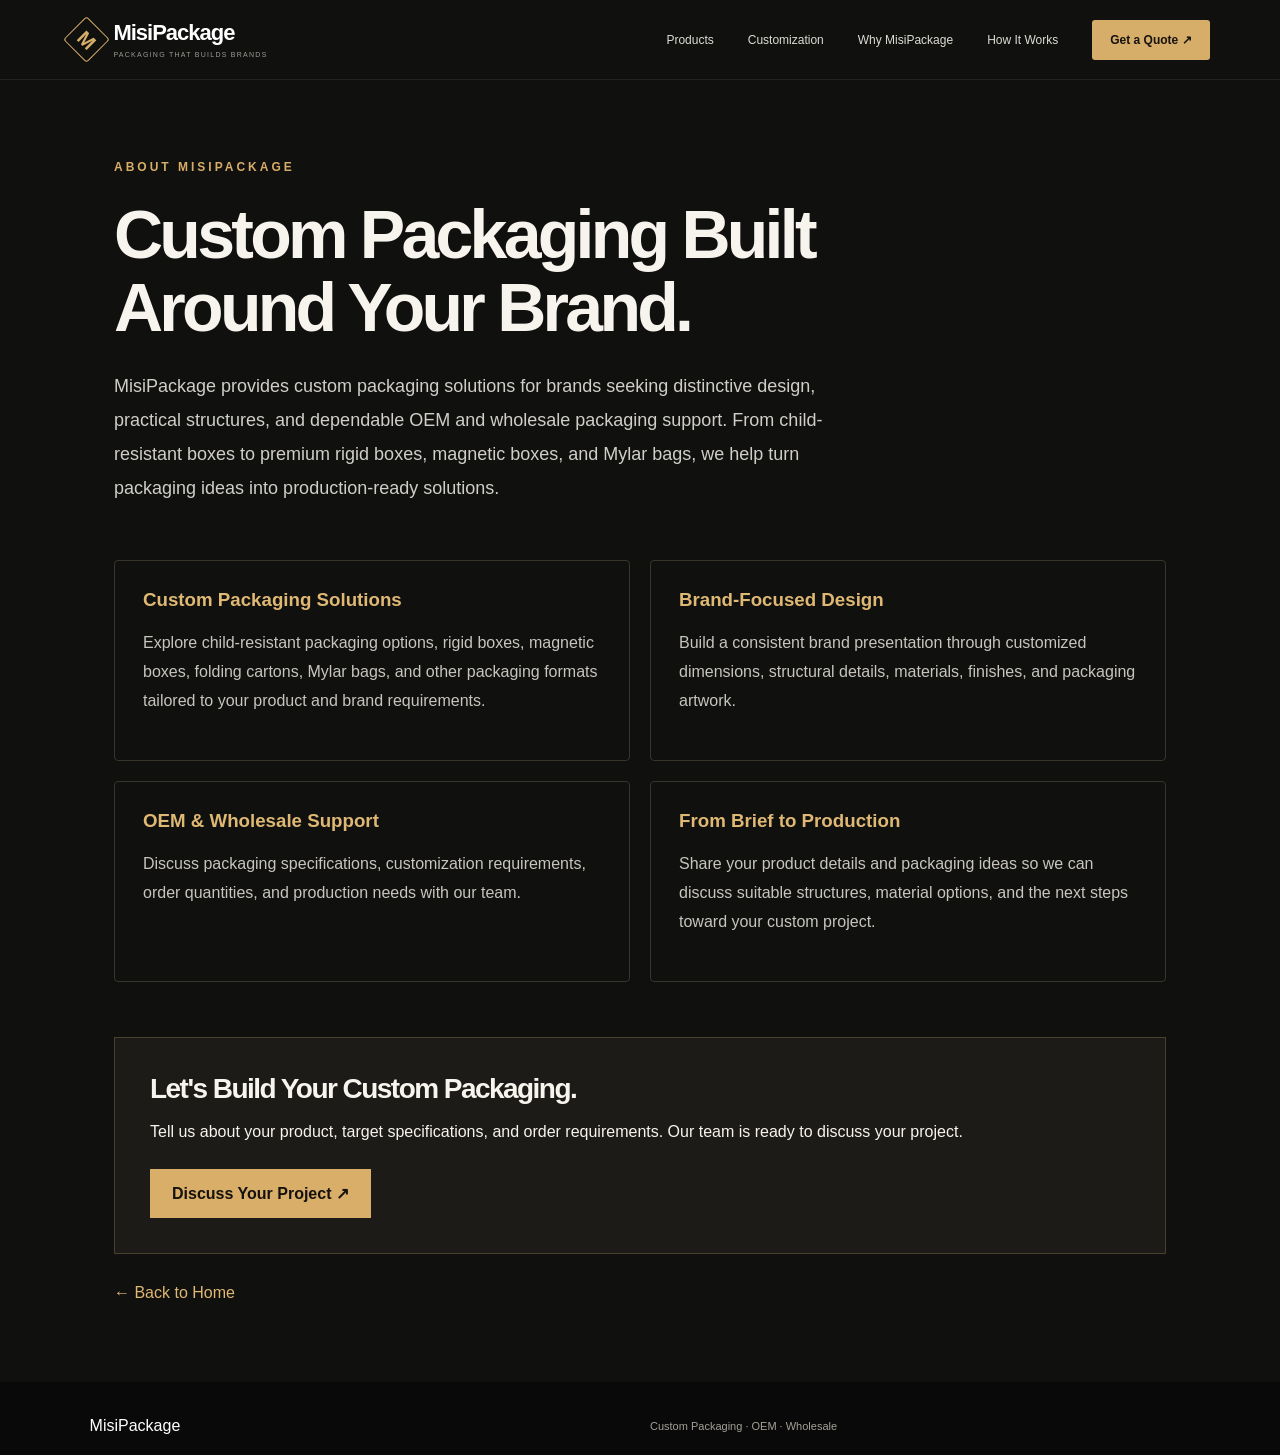
==== about/index.html @ df449226 "feat: complete website SEO and content optimization phases 1-5C" ====
<!DOCTYPE html>
<html lang="en">
<head>
  <meta charset="UTF-8">
  <meta name="viewport" content="width=device-width, initial-scale=1">
  <title>About MisiPackage | Custom Vape Packaging Supplier</title>
  <meta name="description" content="Learn about MisiPackage, a custom packaging supplier offering child-resistant boxes, rigid boxes, magnetic boxes, Mylar bags, and OEM and wholesale packaging solutions.">
  <link rel="canonical" href="https://www.misipackage.com/about/">
  <meta property="og:type" content="website">
  <meta property="og:title" content="About MisiPackage | Custom Vape Packaging Supplier">
  <meta property="og:description" content="Learn about MisiPackage, a custom packaging supplier offering child-resistant boxes, rigid boxes, magnetic boxes, Mylar bags, and OEM and wholesale packaging solutions.">
  <meta property="og:url" content="https://www.misipackage.com/about/">
  <meta property="og:site_name" content="MisiPackage">
  <meta property="og:locale" content="en_US">
  <meta property="og:image" content="https://www.misipackage.com/assets/misipackage-home-hero-1024.webp">
  <meta property="og:image:type" content="image/webp">
  <meta property="og:image:width" content="1024">
  <meta property="og:image:height" content="768">
  <meta property="og:image:alt" content="Illustrative collection of branded packaging boxes, tubes and pouches">
  <link rel="icon" href="/favicon.svg" type="image/svg+xml">
  <link rel="stylesheet" href="../styles.css">
  <style>
    .about-page {
      background: #10100f;
      color: #f7f4ee;
      min-height: 80vh;
    }
    .about-wrap {
      max-width: 1100px;
      margin: auto;
      padding: 80px 24px;
    }
    .about-eyebrow {
      color: #d8ad68;
      letter-spacing: 3px;
      font-size: 12px;
      font-weight: 700;
      text-transform: uppercase;
    }
    .about-wrap h1 {
      max-width: 850px;
      font-size: clamp(38px, 6vw, 68px);
      line-height: 1.08;
      margin: 24px 0;
    }
    .about-wrap h2 {
      font-size: 28px;
      margin: 0 0 18px;
    }
    .about-intro {
      max-width: 760px;
      font-size: 18px;
      line-height: 1.9;
      color: #d0cec8;
    }
    .about-grid {
      display: grid;
      grid-template-columns: repeat(2, minmax(0, 1fr));
      gap: 20px;
      margin-top: 54px;
    }
    .about-card {
      border: 1px solid #39352d;
      padding: 28px;
      border-radius: 4px;
    }
    .about-card h2 {
      font-family: inherit;
      font-size: 1.17em;
      font-weight: 700;
      line-height: normal;
      letter-spacing: normal;
      color: #dfb873;
      margin: 0 0 1em;
    }
    .about-card p {
      color: #c8c5be;
      line-height: 1.8;
    }
    .about-cta {
      margin-top: 55px;
      padding: 35px;
      background: #1d1b17;
      border: 1px solid #4a4030;
    }
    .about-cta a {
      display: inline-block;
      margin-top: 12px;
      padding: 15px 22px;
      background: #d9ae69;
      color: #15120d;
      text-decoration: none;
      font-weight: 700;
    }
    .about-home {
      display: inline-block;
      margin-top: 30px;
      color: #dfb873;
    }
    @media (max-width: 640px) {
      .about-wrap { padding: 50px 20px; }
      .about-grid { grid-template-columns: 1fr; }
      .about-card { padding: 22px; }
    }
  </style>
<!-- Google tag (gtag.js) -->
<script async src="https://www.googletagmanager.com/gtag/js?id=G-F40V4904KE"></script>
<script>
  window.dataLayer = window.dataLayer || [];
  function gtag(){dataLayer.push(arguments);}
  gtag('js', new Date());
  gtag('config', 'G-F40V4904KE');
</script>
</head>
<body>
  <header class="site-header">
    <a class="brand" href="/" aria-label="MisiPackage home">
      <span class="brand-mark">M</span>
      <span>MisiPackage<small>PACKAGING THAT BUILDS BRANDS</small></span>
    </a>
    <button class="menu-toggle" aria-label="Toggle navigation" aria-expanded="false">☰</button>
    <nav class="nav-links" aria-label="Main navigation">
      <a href="/#products">Products</a>
      <a href="/#customization">Customization</a>
      <a href="/#why-us">Why MisiPackage</a>
      <a href="/#process">How It Works</a>
      <a class="nav-quote" href="https://wa.me/8615919957110?text=Hello%20Misipackage%2C%20I%20just%20viewed%20your%20website%20and%20would%20like%20to%20discuss%20a%20custom%20project.%20Can%20we%20chat%3F">Get a Quote ↗</a>
    </nav>
  </header>

  <main class="about-page">
    <section class="about-wrap">
      <p class="about-eyebrow">ABOUT MISIPACKAGE</p>
      <h1>Custom Packaging Built Around Your Brand.</h1>
      <p class="about-intro">
        MisiPackage provides custom packaging solutions for brands seeking
        distinctive design, practical structures, and dependable OEM and
        wholesale packaging support. From child-resistant boxes to premium
        rigid boxes, magnetic boxes, and Mylar bags, we help turn packaging
        ideas into production-ready solutions.
      </p>

      <div class="about-grid">
        <article class="about-card">
          <h2>Custom Packaging Solutions</h2>
          <p>
            Explore child-resistant packaging options, rigid boxes, magnetic
            boxes, folding cartons, Mylar bags, and other packaging formats
            tailored to your product and brand requirements.
          </p>
        </article>
        <article class="about-card">
          <h2>Brand-Focused Design</h2>
          <p>
            Build a consistent brand presentation through customized
            dimensions, structural details, materials, finishes, and
            packaging artwork.
          </p>
        </article>
        <article class="about-card">
          <h2>OEM & Wholesale Support</h2>
          <p>
            Discuss packaging specifications, customization requirements,
            order quantities, and production needs with our team.
          </p>
        </article>
        <article class="about-card">
          <h2>From Brief to Production</h2>
          <p>
            Share your product details and packaging ideas so we can discuss
            suitable structures, material options, and the next steps
            toward your custom project.
          </p>
        </article>
      </div>

      <section class="about-cta">
        <h2>Let's Build Your Custom Packaging.</h2>
        <p>
          Tell us about your product, target specifications, and order
          requirements. Our team is ready to discuss your project.
        </p>
        <a href="https://wa.me/8615919957110?text=Hello%20Misipackage%2C%20I%20just%20viewed%20your%20website%20and%20would%20like%20to%20discuss%20a%20custom%20project.%20Can%20we%20chat%3F">
          Discuss Your Project ↗
        </a>
      </section>

      <a class="about-home" href="/">← Back to Home</a>
    </section>
  </main>

  <footer class="site-footer">
    <a href="/">MisiPackage</a>
    <p>Custom Packaging · OEM · Wholesale</p>
  </footer>
  <script src="/script.js"></script>
</body>
</html>
---- styles.css ----
:root{--ink:#11110f;--ink2:#1a1a17;--paper:#f5f3ed;--paper2:#ebe7de;--gold:#d7ad6a;--gold-light:#f0d4a1;--muted:#a5a39b;--line:rgba(255,255,255,.13);--dark-line:rgba(20,20,17,.13);--font:'DM Sans',sans-serif;--display:'Manrope',sans-serif}*{box-sizing:border-box}html{scroll-behavior:smooth;scroll-padding-top:88px}body{margin:0;background:var(--paper);color:var(--ink);font-family:var(--font);-webkit-font-smoothing:antialiased}a{color:inherit;text-decoration:none}.announcement{height:30px;display:flex;align-items:center;justify-content:center;gap:10px;background:#0c0c0b;color:#c8c5bd;font-size:9px;letter-spacing:.19em}.announcement span{color:var(--gold)}.site-header{height:80px;background:#10100f;color:white;display:flex;align-items:center;justify-content:space-between;padding:0 5.5%;position:sticky;top:0;z-index:20;border-bottom:1px solid rgba(255,255,255,.08)}.brand{display:flex;gap:10px;align-items:center;font-family:var(--display);font-size:22px;font-weight:800;letter-spacing:-1px;line-height:1}.brand>span:last-child>span{color:var(--gold)}.brand small{display:block;font-family:var(--font);font-size:7px;letter-spacing:.18em;font-weight:500;color:#9d9b94;margin-top:7px}.brand-mark{width:33px;height:33px;border:1px solid var(--gold);color:var(--gold);display:grid;place-items:center;font-family:var(--display);font-size:20px;font-weight:600;transform:rotate(45deg);border-radius:3px}.brand-mark::first-letter{transform:rotate(-45deg)}.nav-links{display:flex;align-items:center;gap:34px;font-size:12px;color:#dedbd4}.nav-links>a:not(.nav-quote):hover,.footer-links a:hover{color:var(--gold)}.nav-quote{padding:13px 18px;background:var(--gold);color:#17130d;border-radius:3px;font-weight:700}.nav-quote span,.button span{margin-left:14px}.menu-toggle{display:none;background:none;border:0;color:white;font-size:26px}.hero{position:relative;min-height:690px;overflow:hidden;background:radial-gradient(ellipse at 77% 45%,#383026 0%,#1c1a16 31%,#10100f 64%);color:white;padding:85px 5.5% 0;display:grid;grid-template-columns:48% 52%;isolation:isolate}.hero::after{content:"";position:absolute;inset:0;background:linear-gradient(90deg,#10100f 0%,rgba(16,16,15,.97) 32%,rgba(16,16,15,.35) 72%,rgba(16,16,15,.1) 100%);z-index:-1}.hero-glow{position:absolute;width:570px;height:570px;border:1px solid rgba(218,173,106,.15);border-radius:50%;right:6%;top:4%;box-shadow:0 0 100px rgba(215,173,106,.07),inset 0 0 80px rgba(215,173,106,.04);z-index:-1}.hero-copy{position:relative;z-index:3;padding-top:25px}.eyebrow{font-size:10px;letter-spacing:.22em;color:var(--gold);font-weight:700;margin:0 0 22px;display:flex;align-items:center;gap:12px}.eyebrow-line{height:1px;width:27px;background:var(--gold)}h1,h2,h3,p{margin-top:0}h1,h2{font-family:var(--display);letter-spacing:-.055em}h1{font-size:clamp(44px,5.1vw,72px);line-height:1.08;font-weight:600;margin:0 0 22px;max-width:650px}h1 em,h2 em{font-style:normal;color:var(--gold)}.hero-description{max-width:440px;font-size:15px;line-height:1.8;color:#c5c2bb}.hero-actions{display:flex;gap:12px;margin-top:28px;flex-wrap:wrap}.button{border:1px solid transparent;border-radius:3px;display:inline-flex;align-items:center;justify-content:center;padding:15px 20px;font-size:12px;font-weight:700;cursor:pointer;transition:transform .2s,background .2s}.button:hover{transform:translateY(-2px)}.button-gold{background:linear-gradient(110deg,#e9c98f,#c89a53);color:#17130d}.button-ghost{border-color:#68645c;color:white}.hero-points{display:flex;gap:28px;margin-top:62px}.hero-points>div{display:grid;grid-template-columns:30px 1fr;column-gap:9px;align-items:center}.point-icon{grid-row:span 2;color:var(--gold);font-size:25px}.hero-points strong{font-size:10px;font-weight:600}.hero-points small{font-size:9px;color:#98958c;margin-top:4px}.hero-art{position:relative;min-height:500px;align-self:stretch}.halo{position:absolute;top:5%;left:20%;width:360px;height:360px;border:1px solid rgba(228,186,121,.7);border-radius:50%;box-shadow:0 0 55px rgba(222,174,102,.08)}.stone{position:absolute;background:linear-gradient(130deg,#61584a,#28241e 65%,#141412);filter:drop-shadow(0 25px 22px rgba(0,0,0,.5));clip-path:polygon(13% 0,100% 14%,86% 100%,0 82%)}.stone-one{width:370px;height:140px;right:1%;bottom:13%;transform:rotate(-7deg)}.stone-two{width:180px;height:90px;left:2%;bottom:20%;transform:rotate(10deg);opacity:.7}.package{position:absolute;filter:drop-shadow(18px 30px 17px rgba(0,0,0,.45));font-family:var(--display)}.package-tall{height:350px;width:220px;right:35%;top:8%;background:linear-gradient(115deg,#34302a,#0a0a09 24%,#191815 78%,#51402a);border:1px solid #4e4433;transform:perspective(800px) rotateY(-13deg) rotateZ(-2deg);display:flex;align-items:center;flex-direction:column;padding-top:70px;z-index:3}.package-tall::after{content:"";position:absolute;right:-22px;top:9px;width:22px;height:330px;background:linear-gradient(90deg,#171613,#4c3c28);transform:skewY(-6deg)}.package-brand{font-size:19px;font-weight:600;color:#e7c58e;letter-spacing:-.05em}.package-brand sup,.package-color sup{font-size:8px}.package-label{margin-top:30px;font-size:8px;line-height:1.8;letter-spacing:.2em;color:#b6a07c;text-align:center}.foil-lines{position:absolute;inset:0;opacity:.3;background:repeating-linear-gradient(153deg,transparent 0 33px,rgba(204,159,91,.5) 34px,transparent 35px 48px);mask-image:linear-gradient(transparent 0%,black 65%,transparent)}.package-open{width:270px;height:235px;right:5%;top:25%;z-index:5;transform:rotate(4deg)}.lid{position:absolute;width:270px;height:90px;top:-80px;left:0;background:linear-gradient(130deg,#302c25,#080807 60%,#2c251a);border:1px solid #51412d;transform:skewY(-9deg);display:grid;place-items:center;color:#e1bd81;font-size:13px;letter-spacing:.02em}.inner-box{position:absolute;inset:0;background:linear-gradient(135deg,#171613,#030303);border:1px solid #524631;box-shadow:inset 0 0 0 12px #25211b}.insert{position:absolute;width:120px;height:165px;left:70px;top:25px;border-radius:8px;background:linear-gradient(135deg,#0b0b0a,#24211b);box-shadow:inset 0 0 0 4px #302b22}.device{position:absolute;width:34px;height:118px;left:112px;top:45px;border-radius:12px;background:linear-gradient(90deg,#171717,#aaa59a 42%,#242424 75%,#050505);border:1px solid #aaa18e}.device::before{content:"";position:absolute;top:17px;left:10px;width:12px;height:12px;border-radius:50%;border:1px solid #d0b27a}.package-color{width:150px;height:220px;right:-2%;top:50%;z-index:4;background:linear-gradient(145deg,#eee6d9,#d6bfa6 70%,#796d5d);border:1px solid #cbb89c;transform:rotate(7deg);padding:28px 13px;color:#1d1b18}.package-color>span{font-size:14px;font-weight:700}.package-color small{position:absolute;bottom:20px;left:15px;font-size:7px;line-height:1.8;letter-spacing:.15em}.color-sweep{position:absolute;inset:55px 0 0;background:linear-gradient(145deg,transparent 10%,rgba(130,99,74,.18) 11% 18%,transparent 19% 34%,rgba(160,115,70,.35) 35% 45%,transparent 46%),linear-gradient(0deg,#242d33,#b7a28d 70%,transparent)}.art-caption{position:absolute;bottom:65px;right:0;left:5%;display:flex;justify-content:space-between;font-size:8px;letter-spacing:.18em;color:#a8a092;border-top:1px solid #4a4439;padding-top:12px}.hero-bottom{position:absolute;bottom:0;left:0;right:0;height:42px;display:flex;justify-content:center;align-items:center;gap:22px;border-top:1px solid rgba(255,255,255,.12);background:rgba(10,10,9,.5);font-size:8px;letter-spacing:.2em;color:#c4bfb3}.hero-bottom i{width:3px;height:3px;border-radius:50%;background:var(--gold)}.trust-strip{display:grid;grid-template-columns:repeat(4,1fr);padding:28px 7%;gap:20px;background:#fffdf8;border-bottom:1px solid var(--dark-line)}.trust-strip>div{display:flex;gap:13px;align-items:center;border-right:1px solid var(--dark-line);padding-left:10%}.trust-strip>div:last-child{border:0}.trust-symbol{font-size:28px;color:#98713d}.trust-strip p{margin:0;display:grid;gap:5px}.trust-strip strong{font-size:12px}.trust-strip small{font-size:10px;color:#77746e}.section{padding:100px 7%}.products-section{background:var(--paper)}.section-heading{display:flex;justify-content:space-between;align-items:end;gap:30px;margin-bottom:42px}.dark-eyebrow{color:#947044;margin-bottom:15px}.section-heading h2,.why-heading h2,.custom-copy h2,.process-header h2,.quote-copy h2{font-size:clamp(34px,4.2vw,54px);line-height:1.13;margin-bottom:0;font-weight:600}.section-heading h2 em,.why-heading h2 em{color:#9a713b}.section-intro{max-width:330px;color:#716e67;font-size:13px;line-height:1.8;margin-bottom:4px}.product-grid{display:grid;grid-template-columns:repeat(3,1fr);gap:18px}.product-card{display:block;background:#fffdf9;border:1px solid #e3ded4;transition:transform .25s,box-shadow .25s;overflow:hidden}.product-card:hover{transform:translateY(-5px);box-shadow:0 16px 30px rgba(33,27,18,.09)}.product-visual{aspect-ratio:1/1;height:auto;position:relative;overflow:hidden;background:radial-gradient(ellipse at 50% 100%,#e0d9cc,#f4f0e7 70%)}.product-visual::after{content:"";position:absolute;width:75%;height:22px;left:13%;bottom:30px;background:rgba(37,30,20,.12);filter:blur(12px);border-radius:50%}.product-info{padding:19px 18px 21px;display:flex;justify-content:space-between;align-items:center;gap:10px}.product-info h3{font-size:14px;margin:0 0 7px;font-family:var(--display);letter-spacing:-.03em}.product-info p{font-size:11px;line-height:1.6;color:#77736b;margin:0}.card-arrow{width:29px;height:29px;border:1px solid #d3c6b0;display:grid;place-items:center;border-radius:50%;flex-shrink:0;color:#806039}.rigid-box{position:absolute;width:130px;height:155px;left:25%;top:27px;background:linear-gradient(100deg,#2b2924,#10100f 30%,#24211b);transform:skewY(-3deg);box-shadow:13px 18px 0 #0b0b0a,20px 25px 22px #c7bfb0;border:1px solid #544832;z-index:2;color:#d8b67c;display:flex;align-items:center;justify-content:center;flex-direction:column}.rigid-box span{font-size:37px;font-family:var(--display)}.rigid-box small{font-size:7px;letter-spacing:.2em;margin-top:12px}.rigid-lid{position:absolute;left:21%;top:23px;width:145px;height:28px;background:#393329;transform:rotate(-9deg) skewX(-25deg);border:1px solid #61513a}.fold-box{position:absolute;width:130px;height:170px;left:31%;top:25px;background:linear-gradient(100deg,#9a8ac6,#b7a5dd 45%,#7468a6);transform:perspective(400px) rotateY(-14deg) rotateZ(3deg);box-shadow:12px 18px 20px #c4b9d0;color:#fff3dc;display:flex;align-items:center;justify-content:center;flex-direction:column}.fold-box span{font-size:30px}.fold-box small{font-size:8px;letter-spacing:.13em;text-align:center;margin-top:18px}.fold-side{position:absolute;left:66%;top:34px;width:18px;height:165px;background:#655b92;transform:skewY(-7deg)}.visual-magnetic{background:radial-gradient(ellipse at center,#e1d8ca,#f5f1e8)}.mag-box{position:absolute;left:20%;top:76px;width:185px;height:95px;background:linear-gradient(145deg,#28251f,#090908);transform:rotate(-7deg);box-shadow:0 20px 20px #c7c0b4;border:1px solid #4d412e;color:#d8b77c;display:grid;place-items:center;font-size:10px}.mag-lid{position:absolute;left:18%;top:38px;width:190px;height:76px;background:linear-gradient(135deg,#343029,#121210);transform:rotate(-7deg) skewY(-9deg);border:1px solid #5b4b34}.mag-ribbon{position:absolute;left:53%;top:37px;width:7px;height:138px;background:#bd995e;transform:rotate(-7deg);opacity:.8}.drawer-outer{position:absolute;width:185px;height:100px;left:19%;top:68px;background:#1a1916;transform:rotate(-8deg);box-shadow:0 19px 18px #c9c1b5}.drawer-inner{position:absolute;width:160px;height:79px;left:29%;top:58px;background:linear-gradient(120deg,#3a3327,#171613);transform:rotate(-8deg);border:1px solid #685538;color:#d6b57d;display:grid;place-items:center;font-size:30px}.drawer-pull{position:absolute;width:20px;height:3px;background:#d5b77e;left:68%;top:125px;transform:rotate(-8deg)}.device-box{position:absolute;width:150px;height:170px;left:25%;top:27px;background:linear-gradient(120deg,#25241f,#070707 70%,#373026);border:1px solid #594b36;box-shadow:15px 17px 20px #c9c2b7;color:#d8b67c;display:flex;align-items:center;flex-direction:column;padding-top:20px}.device-box>span{font-size:30px}.device-slot{margin-top:13px;width:57px;height:72px;border-radius:10px;background:linear-gradient(90deg,#050505,#9d9b94 35%,#292929 65%,#030303);box-shadow:0 0 0 9px #171612}.device-box small{font-size:7px;letter-spacing:.15em;margin-top:15px}.visual-set{background:radial-gradient(ellipse at center,#e5ded2,#f3efe7)}.set-box{position:absolute;border:1px solid #4a3d2b;background:linear-gradient(120deg,#2e2a22,#090908);box-shadow:10px 15px 20px #c5bdb0}.set-back{width:130px;height:125px;left:44%;top:36px;transform:rotate(8deg);background:linear-gradient(120deg,#a68a61,#413628)}.set-front{width:130px;height:130px;left:20%;top:62px;transform:rotate(-8deg);color:#d8b67c;display:flex;align-items:center;justify-content:center;flex-direction:column}.set-front span{font-size:35px}.set-front small{font-size:7px;letter-spacing:.14em;margin-top:12px}.set-sleeve{position:absolute;width:80px;height:110px;right:12%;top:84px;background:linear-gradient(100deg,#d4b784,#8d6c3c);transform:rotate(10deg);opacity:.95}.product-note{text-align:center;color:#77736b;font-size:12px;margin:27px 0 0}.product-note a{color:#896437;font-weight:700;border-bottom:1px solid #b9a17e;padding-bottom:3px}.custom-section{display:grid;grid-template-columns:1fr 1fr;background:#151512;color:#f7f4ed;min-height:610px}.custom-art{position:relative;overflow:hidden;min-height:550px;background:radial-gradient(ellipse at 45% 45%,#373027,#151512 70%)}.custom-art::before{content:"";position:absolute;width:380px;height:380px;border:1px solid #8f7148;border-radius:50%;left:13%;top:17%;box-shadow:0 0 80px #8e663022}.sample{position:absolute;box-shadow:20px 25px 25px #0008;border:1px solid #625037;display:flex;align-items:center;justify-content:center;text-align:center;font-family:var(--display);color:#e0bd80;letter-spacing:.12em}.sample-one{width:190px;height:245px;background:linear-gradient(135deg,#373128,#090909 60%,#211e18);left:18%;top:21%;transform:rotate(-13deg);font-size:14px}.sample-two{width:165px;height:155px;background:linear-gradient(145deg,#343027,#0b0b0a);left:48%;top:41%;transform:rotate(12deg);font-size:57px}.sample-three{width:140px;height:190px;background:linear-gradient(135deg,#d7c6ad,#a68e70);left:58%;top:13%;transform:rotate(9deg);color:#31271b;font-size:12px}.swatch{position:absolute;width:55px;height:55px;border-radius:50%;border:5px solid #25231e;box-shadow:0 8px 14px #0007}.swatch-one{background:#b5a1d0;left:16%;bottom:15%}.swatch-two{background:#c6a46b;left:27%;bottom:10%}.swatch-three{background:#454b45;left:38%;bottom:14%}.custom-stamp{position:absolute;right:8%;bottom:9%;font-size:9px;line-height:1.7;letter-spacing:.2em;color:#c9a66e;border:1px solid #a88653;padding:14px;transform:rotate(-7deg)}.custom-copy{padding:100px 11% 90px 9%;align-self:center}.custom-copy h2,.quote-copy h2{font-size:clamp(40px,4vw,58px);margin-bottom:25px}.custom-copy>p:not(.eyebrow),.quote-copy>p:not(.eyebrow){font-size:13px;line-height:1.9;color:#b8b4aa;max-width:450px}.custom-list{margin:34px 0}.custom-list>div{display:flex;gap:18px;padding:15px 0;border-bottom:1px solid var(--line)}.custom-list>div>span{font-size:11px;color:var(--gold);padding-top:3px}.custom-list p{display:grid;gap:6px;margin:0}.custom-list strong{font-size:13px}.custom-list small{font-size:11px;color:#aaa69c;line-height:1.6}.text-link{display:inline-flex;gap:25px;color:var(--gold);font-size:12px;font-weight:700;border-bottom:1px solid #755a35;padding-bottom:10px}.why-section{background:#fffdf8}.why-heading{max-width:700px}.why-heading>p:last-child{font-size:13px;line-height:1.8;color:#716e67;max-width:480px;margin-top:22px}.benefit-grid{display:grid;grid-template-columns:repeat(4,1fr);gap:0;margin-top:52px;border-top:1px solid var(--dark-line);border-bottom:1px solid var(--dark-line)}.benefit-grid article{padding:28px 25px 30px 0;margin-right:25px;border-right:1px solid var(--dark-line)}.benefit-grid article:last-child{border:0;margin:0}.benefit-grid article>span{font-size:10px;color:#9d7848;letter-spacing:.1em}.benefit-grid h3{font-family:var(--display);font-size:15px;margin:24px 0 10px}.benefit-grid p{font-size:11px;color:#77736c;line-height:1.8;margin:0}.proof-note{font-size:10px;color:#8c877e;margin:20px 0 0}.process-section{background:#e9e4d9;padding:85px 7% 100px}.process-header{text-align:center}.process-header .eyebrow{justify-content:center}.process-header h2{font-size:clamp(34px,4vw,49px)}.process-header h2 em{color:#9a713b}.process-steps{display:grid;grid-template-columns:repeat(4,1fr);gap:24px;margin-top:60px}.process-steps>div{border-top:1px solid #b9aa91;padding-top:19px}.process-steps span{font-size:11px;color:#987044}.process-steps h3{font-family:var(--display);font-size:16px;margin:22px 0 10px}.process-steps p{font-size:11px;line-height:1.8;color:#6f6b63;max-width:220px}.quote-section{background:#11110f;color:white;padding:100px 7%;display:grid;grid-template-columns:.9fr 1.1fr;gap:8%;align-items:start}.quote-copy{padding-top:22px}.quote-copy h2{font-size:clamp(42px,4.8vw,63px)}.quote-promise{display:flex;gap:14px;align-items:center;margin-top:35px}.quote-promise>span{color:var(--gold);font-size:26px}.quote-promise p{display:grid;gap:6px;margin:0}.quote-promise strong{font-size:12px}.quote-promise small{font-size:10px;color:#aaa69c}.contact-line{display:flex;gap:11px;align-items:flex-start;margin-top:35px}.contact-dot{width:7px;height:7px;border-radius:50%;background:#8dbb82;margin-top:5px}.contact-line p{font-size:11px;color:#c4c0b7;display:grid;gap:5px}.contact-line a{color:var(--gold)}.contact-line small{font-size:9px;color:#89867e;line-height:1.6}.quote-form{background:#1b1b18;border:1px solid #37352e;padding:32px}.form-title{display:flex;justify-content:space-between;align-items:baseline;gap:12px;margin-bottom:24px}.form-title h3{font-family:var(--display);font-size:23px;letter-spacing:-.04em;margin:0}.form-title p{font-size:10px;color:#9c988e;margin:0}.form-grid{display:grid;grid-template-columns:1fr 1fr;gap:18px 14px}.form-grid label{display:flex;flex-direction:column;gap:8px;font-size:10px;color:#d6d2c8}.form-grid input,.form-grid select,.form-grid textarea{width:100%;font:12px var(--font);color:#f4f0e7;background:#11110f;border:1px solid #45433b;border-radius:2px;padding:13px 12px;outline:none}.form-grid input:focus,.form-grid select:focus,.form-grid textarea:focus{border-color:var(--gold)}.form-grid input::placeholder,.form-grid textarea::placeholder{color:#77746b}.form-grid select{appearance:auto}.full-field{grid-column:1/-1}.form-grid textarea{resize:vertical;min-height:105px}.consent{display:flex;align-items:flex-start;gap:9px;font-size:10px;line-height:1.6;color:#aaa69c;margin:18px 0}.consent input{accent-color:var(--gold);margin-top:2px}.submit-button{width:100%;border:0}.form-status{font-size:9px;line-height:1.7;color:#969188;margin:14px 0 0}.site-footer{background:#090909;color:white;padding:35px 7% 20px;display:grid;grid-template-columns:1fr 1fr;align-items:center;gap:20px}.footer-brand{font-size:20px}.site-footer>p{font-size:11px;color:#a5a197;margin:0}.footer-links{grid-column:1/-1;display:flex;gap:24px;flex-wrap:wrap;border-bottom:1px solid #292824;padding:20px 0 26px;font-size:10px;color:#c7c2b8}.footer-bottom{grid-column:1/-1;display:flex;justify-content:space-between;gap:15px;font-size:9px;color:#7f7b72}
@media(max-width:1000px){.site-header{padding:0 4%}.nav-links{gap:17px}.hero{padding-left:4%;padding-right:4%;grid-template-columns:49% 51%}.hero-points{gap:12px}.package-tall{right:33%;transform:scale(.88)}.package-open{right:1%;transform:scale(.85) rotate(4deg)}.package-color{right:-7%;transform:scale(.8) rotate(7deg)}.section{padding:80px 5%}.custom-copy{padding:75px 7%}.quote-section{padding:80px 5%;gap:5%}.trust-strip{padding:24px 3%}.trust-strip>div{padding-left:5%}}
@media(max-width:720px){.announcement{font-size:8px;letter-spacing:.12em}.site-header{height:68px;padding:0 5%}.brand{font-size:19px}.brand-mark{width:29px;height:29px}.menu-toggle{display:block}.nav-links{display:none;position:absolute;top:68px;left:0;right:0;background:#10100f;padding:18px 5% 25px;flex-direction:column;align-items:stretch;gap:0;border-top:1px solid #333}.nav-links.open{display:flex}.nav-links>a{padding:14px 0;border-bottom:1px solid #292824}.nav-links .nav-quote{padding:14px;margin-top:12px;text-align:center}.hero{display:flex;flex-direction:column;padding:48px 5% 0;min-height:auto}.hero-copy{padding-top:0}.hero h1{font-size:clamp(43px,11vw,62px)}.hero-description{font-size:13px}.hero-points{margin-top:33px;gap:10px;justify-content:space-between}.hero-points>div{grid-template-columns:20px 1fr;column-gap:5px}.point-icon{font-size:18px}.hero-points strong{font-size:8px}.hero-points small{font-size:7px}.hero-art{height:380px;min-height:380px;margin-top:12px;overflow:hidden}.halo{width:280px;height:280px;left:20%;top:8%}.package-tall{height:265px;width:165px;right:37%;top:10%;padding-top:53px;transform:scale(.92) perspective(800px) rotateY(-13deg)}.package-tall::after{height:245px}.package-brand{font-size:14px}.package-label{font-size:6px;margin-top:20px}.package-open{transform:scale(.66) rotate(4deg);transform-origin:top right;right:1%;top:30%}.package-color{transform:scale(.7) rotate(7deg);transform-origin:top right;right:-5%;top:55%}.art-caption{bottom:45px;font-size:6px;left:0}.hero-bottom{font-size:6px;gap:8px;height:34px;letter-spacing:.1em}.trust-strip{grid-template-columns:1fr 1fr;padding:20px 5%;gap:17px}.trust-strip>div{padding-left:0;border:0}.trust-symbol{font-size:23px}.trust-strip strong{font-size:11px}.trust-strip small{font-size:9px}.section{padding:66px 5%}.section-heading{display:block;margin-bottom:30px}.section-heading h2,.why-heading h2{font-size:39px}.section-intro{margin-top:18px;font-size:12px}.product-grid{grid-template-columns:1fr 1fr;gap:10px}.product-visual{height:165px}.product-info{padding:13px 11px 15px;align-items:flex-start}.product-info h3{font-size:12px}.product-info p{font-size:9px}.card-arrow{width:24px;height:24px;font-size:12px}.rigid-box{transform:scale(.75) skewY(-3deg);transform-origin:top left;left:20%;top:28px}.rigid-lid{transform:scale(.75) rotate(-9deg) skewX(-25deg);transform-origin:top left;left:15%;top:22px}.fold-box{transform:scale(.8) perspective(400px) rotateY(-14deg) rotateZ(3deg);transform-origin:top left;left:25%;top:20px}.fold-side{left:70%;top:25px;height:135px}.mag-box{transform:scale(.8) rotate(-7deg);transform-origin:center;left:10%;top:65px}.mag-lid{transform:scale(.8) rotate(-7deg) skewY(-9deg);left:12%;top:35px}.mag-ribbon{top:35px;height:115px}.drawer-outer{transform:scale(.8) rotate(-8deg);left:10%;top:56px}.drawer-inner{transform:scale(.8) rotate(-8deg);left:20%;top:48px}.device-box{transform:scale(.8);transform-origin:top left;left:20%;top:18px}.set-front{transform:scale(.8) rotate(-8deg);transform-origin:top left;left:13%;top:55px}.set-back{transform:scale(.8) rotate(8deg);transform-origin:top left;left:48%;top:25px}.set-sleeve{transform:scale(.75) rotate(10deg);transform-origin:top right;right:5%;top:70px}.custom-section{grid-template-columns:1fr}.custom-art{min-height:360px}.sample-one{transform:scale(.75) rotate(-13deg);transform-origin:top left;left:16%;top:15%}.sample-two{transform:scale(.75) rotate(12deg);transform-origin:top left;left:45%;top:33%}.sample-three{transform:scale(.75) rotate(9deg);transform-origin:top left;left:58%;top:8%}.custom-copy{padding:58px 6% 65px}.custom-copy h2{font-size:45px}.benefit-grid{grid-template-columns:1fr 1fr;margin-top:32px}.benefit-grid article{padding:20px 14px 20px 0;margin-right:14px;border-bottom:1px solid var(--dark-line)}.benefit-grid article:nth-child(2){border-right:0;margin:0}.benefit-grid article:nth-child(3),.benefit-grid article:nth-child(4){border-bottom:0}.benefit-grid h3{font-size:13px;margin-top:17px}.benefit-grid p{font-size:10px}.process-section{padding:65px 5%}.process-steps{grid-template-columns:1fr 1fr;gap:22px;margin-top:38px}.process-steps h3{font-size:14px;margin-top:15px}.process-steps p{font-size:10px}.quote-section{grid-template-columns:1fr;padding:65px 5%;gap:35px}.quote-copy{padding-top:0}.quote-copy h2{font-size:49px}.quote-form{padding:22px 17px}.form-title{display:block}.form-title h3{font-size:21px;margin-bottom:8px}.form-grid{gap:15px 10px}.form-grid input,.form-grid select,.form-grid textarea{font-size:11px;padding:12px 9px}.form-grid label{font-size:9px}.site-footer{grid-template-columns:1fr;padding:30px 5% 18px;gap:15px}.site-footer>p{grid-row:2}.footer-links{grid-column:1;gap:16px}.footer-bottom{grid-column:1;flex-direction:column;gap:8px}}

/* Product card typography and layout */
.product-info {
  display: grid;
  grid-template-columns: minmax(0, 1fr) 24px;
  align-items: center;
  column-gap: 12px;
  row-gap: 7px;
  padding: 16px 16px 18px;
}

.product-info h3 {
  grid-column: 1;
  grid-row: 1;
  margin: 0;
  font-size: 14px;
  line-height: 1.4;
  font-weight: 600;
  letter-spacing: -0.02em;
}

.product-info p {
  grid-column: 1;
  grid-row: 2;
  margin: 0;
  font-size: 12px;
  line-height: 1.6;
  color: #746e65;
}

.product-info .product-arrow {
  grid-column: 2;
  grid-row: 1 / span 2;
  align-self: center;
  justify-self: end;
  flex-shrink: 0;
}

/* Mobile layout */
@media (max-width: 600px) {
  .product-info {
    padding: 13px 12px 15px;
    column-gap: 8px;
    row-gap: 5px;
  }

  .product-info h3 {
    font-size: 13px;
  }

  .product-info p {
    font-size: 11px;
    line-height: 1.5;
  }
}

@media(prefers-reduced-motion:reduce){html{scroll-behavior:auto}*,*::before,*::after{transition:none!important}}


.whatsapp-float {
  position: fixed;
  left: 20px;
  bottom: 20px;
  width: 64px;
  height: 64px;
  border-radius: 50%;
  background: linear-gradient(135deg, #25d366, #128c7e);
  color: #ffffff;
  display: flex;
  align-items: center;
  justify-content: center;
  box-shadow: 0 12px 30px rgba(18, 140, 126, 0.35);
  z-index: 9999;
  text-decoration: none;
  transition: transform 0.2s ease, box-shadow 0.2s ease;
}

.whatsapp-float:hover {
  transform: translateY(-2px) scale(1.04);
  box-shadow: 0 16px 34px rgba(18, 140, 126, 0.45);
}

.whatsapp-float__icon {
  width: 32px;
  height: 32px;
  display: flex;
  align-items: center;
  justify-content: center;
}

.whatsapp-float__icon svg {
  width: 32px;
  height: 32px;
  display: block;
}

@media (max-width: 768px) {
  .whatsapp-float {
    left: 16px;
    bottom: 16px;
    width: 58px;
    height: 58px;
  }

  .whatsapp-float__icon svg {
    width: 28px;
    height: 28px;
  }
}

/* Bottom inquiry section refinement */
.quote-section {
  display: grid;
  grid-template-columns: minmax(0, 1fr) minmax(0, 0.85fr);
  align-items: center;
  gap: clamp(40px, 7vw, 100px);
  padding: 90px 7%;
}

.quote-copy {
  width: 100%;
  max-width: 600px;
}

.quote-copy h2 {
  max-width: 600px;
  line-height: 1.08;
  text-wrap: balance;
  margin-bottom: 24px;
}

.quote-copy > p {
  max-width: 500px;
  line-height: 1.8;
}

.quote-panel {
  box-sizing: border-box;
  width: 100%;
  max-width: 560px;
  padding: clamp(24px, 3vw, 40px);
  background: #191815;
  border: 1px solid rgba(215, 173, 106, 0.3);
}

.quote-panel-label {
  color: #D7AD6A;
  font-size: 10px;
  letter-spacing: 0.18em;
  margin: 0 0 16px;
}

.quote-panel h3 {
  color: #FFFFFF;
  font-size: clamp(22px, 2.2vw, 30px);
  line-height: 1.25;
  margin: 0 0 24px;
}

.quote-detail {
  display: grid;
  grid-template-columns: 36px minmax(0, 1fr);
  gap: 12px;
  padding: 20px 0;
  border-top: 1px solid rgba(255, 255, 255, 0.13);
}

.quote-detail > span {
  color: #D7AD6A;
  font-size: 12px;
  padding-top: 2px;
}

.quote-detail strong {
  display: block;
  color: #FFFFFF;
  font-size: 14px;
  line-height: 1.5;
  margin-bottom: 6px;
}

.quote-detail p {
  color: #BDB8AF;
  font-size: 12px;
  line-height: 1.8;
  margin: 0;
}

@media (max-width: 720px) {
  .quote-section {
    grid-template-columns: minmax(0, 1fr);
    gap: 36px;
    padding: 64px 6%;
  }

  .quote-copy,
  .quote-panel {
    max-width: 100%;
  }

  .quote-panel {
    padding: 24px;
  }
}

/* FAQ Section - Misipackage Black & Gold */
.faq-section {
  background: #11100e;
  color: #f5f1e8;
  padding: 76px 0;
  border-top: 1px solid rgba(215, 168, 79, 0.18);
}

.faq-section .section-inner {
  width: min(1200px, calc(100% - 48px));
  margin: 0 auto;
}

.faq-section .eyebrow {
  color: #d7a84f;
  font-size: 11px;
  letter-spacing: 0.18em;
  text-transform: uppercase;
  margin-bottom: 14px;
}

.faq-section h2 {
  color: #f8f5ee;
  font-size: clamp(28px, 3vw, 40px);
  line-height: 1.2;
  margin: 0 0 18px;
}

.faq-section .faq-intro {
  color: #c8c1b5;
  max-width: 760px;
  line-height: 1.8;
  margin: 0 0 30px;
}

.faq-section .faq-list {
  max-width: 900px;
  margin-top: 28px;
  border-top: 1px solid rgba(255, 255, 255, 0.14);
}

.faq-section .faq-list details {
  border-bottom: 1px solid rgba(255, 255, 255, 0.14);
}

.faq-section .faq-list summary {
  position: relative;
  padding: 21px 40px 21px 0;
  color: #f5f1e8;
  font-size: 15px;
  font-weight: 600;
  line-height: 1.6;
  cursor: pointer;
  list-style: none;
}

.faq-section .faq-list summary::-webkit-details-marker {
  display: none;
}

.faq-section .faq-list summary::after {
  content: "+";
  position: absolute;
  right: 6px;
  top: 50%;
  transform: translateY(-50%);
  color: #d7a84f;
  font-size: 23px;
  font-weight: 400;
}

.faq-section .faq-list details[open] summary::after {
  content: "\2212";
}

.faq-section .faq-list details p {
  color: #c8c1b5;
  font-size: 14px;
  line-height: 1.85;
  max-width: 800px;
  margin: 0;
  padding: 0 40px 23px 0;
}

.faq-section .faq-cta {
  margin-top: 34px;
}

.faq-section .faq-cta p {
  color: #e5dfd3;
  margin-bottom: 16px;
}

.faq-section .faq-cta .button {
  display: inline-flex;
  align-items: center;
  justify-content: center;
  background: #d7ad65;
  color: #17130d;
  padding: 14px 22px;
  text-decoration: none;
  font-weight: 600;
  border-radius: 2px;
  transition: background 0.2s ease;
}

.faq-section .faq-cta .button:hover {
  background: #e7c486;
}

@media (max-width: 640px) {
  .faq-section {
    padding: 52px 0;
  }

  .faq-section .section-inner {
    width: calc(100% - 36px);
  }

  .faq-section .faq-list summary {
    padding: 18px 34px 18px 0;
    font-size: 14px;
  }

  .faq-section .faq-list details p {
    padding-right: 12px;
  }
}


/* ===== MisiPackage homepage hero refresh ===== */
.hero-refresh{
  min-height:720px;
  padding:72px 5.5% 66px;
  grid-template-columns:minmax(0, .94fr) minmax(0, 1.06fr);
  gap:2%;
  background:
    radial-gradient(ellipse at 77% 48%,rgba(39,78,58,.42) 0%,rgba(28,35,27,.28) 28%,transparent 58%),
    radial-gradient(ellipse at 93% 12%,rgba(185,137,70,.18),transparent 32%),
    linear-gradient(115deg,#0c0e0c 0%,#111511 55%,#171711 100%);
}
.hero-refresh::after{
  background:linear-gradient(90deg,rgba(10,13,11,.22) 0%,rgba(10,13,11,.05) 48%,rgba(10,13,11,.12) 100%);
}
.hero-refresh .hero-copy{padding-top:20px;max-width:650px}
.hero-refresh .eyebrow{font-size:11px;letter-spacing:.18em;margin-bottom:24px}
.hero-refresh h1{font-size:clamp(43px,4.7vw,68px);line-height:1.06;max-width:660px;margin-bottom:24px}
.hero-refresh h1 em{color:#d8b16d}
.hero-refresh .hero-description{max-width:500px;font-size:15px;line-height:1.85;color:#c9c9c0}
.hero-tags{display:flex;flex-wrap:wrap;gap:10px;margin:24px 0 28px}
.hero-tags span{display:inline-flex;align-items:center;gap:8px;padding:9px 13px;border:1px solid rgba(255,255,255,.1);border-radius:30px;background:rgba(255,255,255,.055);font-size:11px;color:#eee9dc}
.hero-tags i{width:7px;height:7px;border-radius:50%;background:#9bb18c;box-shadow:0 0 10px rgba(155,177,140,.5)}
.hero-refresh .hero-actions{margin-top:0;gap:14px}
.hero-refresh .button{min-height:52px;padding:15px 22px;border-radius:30px;font-size:12px}
.hero-refresh .button-gold{background:linear-gradient(110deg,#f0d49a,#c99b54);box-shadow:0 8px 24px rgba(198,153,82,.13)}
.hero-refresh .button-ghost{border-color:rgba(231,202,151,.72);background:rgba(0,0,0,.12)}
.hero-proof{display:flex;gap:22px;margin-top:52px;max-width:650px}
.hero-proof>div{display:flex;align-items:center;gap:10px;min-width:0;padding-right:18px;border-right:1px solid rgba(255,255,255,.16)}
.hero-proof>div:last-child{border:0;padding-right:0}
.proof-icon{color:#d8b16d;font-size:25px;line-height:1}
.hero-proof p{display:grid;gap:5px;margin:0}
.hero-proof strong{font-size:10px;color:#f0eee8;font-weight:600;white-space:nowrap}
.hero-proof small{font-size:9px;color:#9e9e94;white-space:nowrap}
.hero-art-refresh{min-height:540px;align-self:center;isolation:isolate;overflow:visible}
.hero-art-backdrop{position:absolute;inset:5% 0 9% 3%;border-radius:48% 44% 10% 10%;background:radial-gradient(ellipse at 58% 48%,rgba(77,104,75,.3),rgba(29,34,26,.14) 46%,transparent 72%);filter:blur(4px)}
.hero-platform{position:absolute;z-index:0;background:linear-gradient(135deg,#4a4a3e,#1d211c 55%,#0d100e);border:1px solid rgba(211,178,121,.2);box-shadow:0 25px 35px rgba(0,0,0,.45);transform:skewY(-7deg)}
.platform-back{width:85%;height:105px;right:2%;bottom:19%;clip-path:polygon(8% 0,100% 12%,91% 100%,0 82%)}
.platform-front{width:65%;height:76px;left:14%;bottom:10%;opacity:.9;clip-path:polygon(8% 0,100% 12%,91% 100%,0 82%)}
.hero-pack{position:absolute;z-index:2;filter:drop-shadow(18px 24px 17px rgba(0,0,0,.48));font-family:var(--display)}
.pack-tall{width:190px;height:315px;top:8%;left:37%;display:flex;align-items:center;flex-direction:column;padding-top:48px;color:#e5c58d;border:1px solid #51422d;background:linear-gradient(105deg,#38342d 0%,#0b0c0b 22%,#191b17 76%,#51432f 100%);transform:perspective(900px) rotateY(-10deg) rotateZ(-2deg)}
.pack-tall:after{content:"";position:absolute;right:-17px;top:8px;width:17px;height:296px;background:linear-gradient(90deg,#161713,#4c3c27);transform:skewY(-5deg)}
.pack-emblem{display:grid;place-items:center;width:36px;height:36px;border:1px solid #caa66b;color:#e2c38c;font-size:22px;font-weight:700;transform:rotate(45deg);margin-bottom:14px}
.pack-name{font-size:15px;font-weight:700;color:#e3c18a}
.pack-tall>small{font-size:8px;line-height:1.8;letter-spacing:.2em;text-align:center;margin-top:24px;color:#c1a778}
.pack-ornament{position:absolute;left:0;right:0;bottom:0;height:105px;opacity:.32;background:repeating-linear-gradient(150deg,transparent 0 17px,rgba(207,166,99,.65) 18px,transparent 19px 28px);mask-image:linear-gradient(transparent,black)}
.pack-green{width:145px;height:205px;left:58%;top:39%;padding:24px 13px;text-align:center;color:#e7d8b5;background:linear-gradient(110deg,#34533e,#102a1d 70%,#59714b);border:1px solid #6d8a68;transform:perspective(600px) rotateY(-8deg) rotateZ(3deg);display:flex;align-items:center;flex-direction:column;box-shadow:12px 18px 20px rgba(0,0,0,.35)}
.pack-green:before{content:"";position:absolute;top:-9px;left:0;right:0;height:13px;background:linear-gradient(90deg,#6f8a66,#1b3827);transform:skewX(-15deg)}
.pack-lock{font-size:30px;color:#e6d09e;margin-bottom:22px}
.pack-green strong{font-size:9px;letter-spacing:.09em;line-height:1.5}
.pack-green small{font-size:8px;letter-spacing:.2em;margin-top:7px}
.pack-pouch{width:158px;height:270px;right:0;top:22%;border:1px solid #4c4b40;border-radius:9px 9px 5px 5px;background:linear-gradient(110deg,#171b18,#050706 65%,#20251f);display:flex;align-items:center;flex-direction:column;padding-top:62px;color:#d9bd88;transform:rotate(2deg)}
.pack-pouch:before{content:"";position:absolute;top:12px;left:0;right:0;height:17px;border-top:2px solid #42453b;border-bottom:1px solid #36382f}
.pouch-seal{position:absolute;top:36px;left:0;right:0;border-top:1px solid #4d4d42}
.pack-pouch .pack-emblem{width:30px;height:30px;font-size:18px}
.pack-pouch .pack-name{font-size:13px}
.pack-pouch small{font-size:8px;line-height:1.7;letter-spacing:.17em;text-align:center;margin-top:23px}
.pack-open{width:245px;height:170px;left:4%;top:44%;z-index:4;transform:rotate(-5deg)}
.open-lid{position:absolute;left:0;top:-72px;width:245px;height:83px;background:linear-gradient(135deg,#262720,#080a08 70%);border:1px solid #8a7048;transform:skewY(-10deg);display:grid;place-items:center;color:#d8b77d;font-size:12px}
.open-base{position:absolute;inset:0;background:linear-gradient(140deg,#24241e,#090a09);border:1px solid #92754a;box-shadow:inset 0 0 0 10px #28251e}
.open-insert{position:absolute;inset:15px 22px;background:linear-gradient(135deg,#11120f,#25251e);border:1px solid #423a2b}
.open-product{position:absolute;width:24px;height:102px;left:105px;top:30px;border-radius:12px;background:linear-gradient(90deg,#171918,#c3a36e 45%,#2b2d27 75%,#070807);box-shadow:0 0 0 5px #171814}
.pack-drawer{width:205px;height:75px;left:27%;bottom:7%;z-index:5;background:linear-gradient(120deg,#2c2a24,#080908);border:1px solid #8d7149;transform:rotate(-3deg);display:flex;align-items:center;justify-content:center;color:#d6b77f;font-size:12px;box-shadow:12px 20px 20px rgba(0,0,0,.5)}
.pack-drawer:after{content:"";position:absolute;right:-27px;top:8px;width:27px;height:58px;background:linear-gradient(90deg,#11130f,#c8a66c);transform:skewY(-12deg)}
.pack-drawer i{position:absolute;left:50%;bottom:-4px;width:18px;height:3px;background:#d8b77d}
.art-caption{bottom:4%;left:5%;right:3%;font-size:8px;letter-spacing:.16em;color:#c3b99f;border-color:rgba(220,190,140,.25)}
.hero-refresh .hero-bottom{height:48px;gap:18px;font-size:8px;letter-spacing:.16em;background:rgba(7,10,8,.55)}
@media(max-width:1000px){
 .hero-refresh{padding-left:4%;padding-right:4%;grid-template-columns:1fr 1fr;min-height:680px}
 .hero-refresh h1{font-size:clamp(40px,5vw,58px)}
 .hero-proof{gap:10px}
 .hero-proof>div{padding-right:9px;gap:6px}
 .hero-proof strong{font-size:9px}
 .hero-proof small{font-size:8px}
 .pack-tall{left:32%;transform:scale(.88) perspective(900px) rotateY(-10deg) rotateZ(-2deg);transform-origin:top left}
 .pack-pouch{right:-4%;transform:scale(.86) rotate(2deg);transform-origin:top right}
 .pack-green{left:57%;transform:scale(.88) perspective(600px) rotateY(-8deg) rotateZ(3deg);transform-origin:top left}
 .pack-open{left:0;transform:scale(.86) rotate(-5deg);transform-origin:top left}
}
@media(max-width:720px){
 .hero-refresh{display:flex;flex-direction:column;padding:48px 5% 0;min-height:auto;gap:0}
 .hero-refresh .hero-copy{padding-top:0}
 .hero-refresh .eyebrow{font-size:9px;margin-bottom:17px}
 .hero-refresh h1{font-size:clamp(40px,10.5vw,56px);line-height:1.07;margin-bottom:18px}
 .hero-refresh .hero-description{font-size:13px;line-height:1.75}
 .hero-tags{gap:7px;margin:18px 0 22px}
 .hero-tags span{font-size:9px;padding:8px 10px}
 .hero-refresh .button{min-height:47px;padding:13px 16px;font-size:10px}
 .hero-proof{margin-top:28px;gap:8px}
 .hero-proof>div{padding-right:7px;gap:5px}
 .proof-icon{font-size:19px}
 .hero-proof strong{font-size:8px}
 .hero-proof small{font-size:7px;white-space:normal}
 .hero-art-refresh{width:100%;height:365px;min-height:365px;margin-top:12px;overflow:hidden}
 .hero-art-backdrop{inset:4% -5% 7% 0}
 .pack-tall{left:31%;top:6%;transform:scale(.76) perspective(900px) rotateY(-10deg) rotateZ(-2deg);transform-origin:top left}
 .pack-green{left:54%;top:38%;transform:scale(.72) perspective(600px) rotateY(-8deg) rotateZ(3deg);transform-origin:top left}
 .pack-pouch{right:-5%;top:18%;transform:scale(.68) rotate(2deg);transform-origin:top right}
 .pack-open{left:-3%;top:46%;transform:scale(.68) rotate(-5deg);transform-origin:top left}
 .pack-drawer{left:25%;bottom:8%;transform:scale(.72) rotate(-3deg);transform-origin:bottom left}
 .platform-back{bottom:17%;height:75px}
 .platform-front{bottom:7%;height:55px}
 .art-caption{bottom:1%;font-size:6px;left:0}
 .hero-refresh .hero-bottom{position:relative;left:-5.55%;right:auto;width:111.1%;height:auto;min-height:38px;padding:9px 5%;gap:7px;flex-wrap:wrap;font-size:6px;letter-spacing:.08em}
}
@media(max-width:390px){
 .hero-proof{gap:5px}
 .hero-proof strong{font-size:7px}
 .hero-proof small{font-size:6px}
 .hero-refresh .hero-actions{gap:8px}
 .hero-refresh .button{padding:12px 11px;font-size:9px}
}


/* Homepage hero: replace the CSS packaging illustration with the new product photograph */
.hero-art-photo{
  position:relative;
  min-height:540px;
  align-self:center;
  display:flex;
  align-items:center;
  justify-content:center;
  overflow:hidden;
  border:1px solid rgba(215,173,106,.28);
  background:#10130f;
  box-shadow:0 22px 55px rgba(0,0,0,.28);
}
.hero-art-photo img{
  display:block;
  width:100%;
  height:100%;
  min-height:540px;
  object-fit:cover;
  object-position:center;
}
@media(max-width:1000px){
  .hero-art-photo,.hero-art-photo img{min-height:440px;}
}
@media(max-width:720px){
  .hero-art-photo{
    width:100%;
    height:auto;
    min-height:0;
    margin-top:18px;
    aspect-ratio:4/3;
  }
  .hero-art-photo img{
    width:100%;
    height:100%;
    min-height:0;
    object-fit:cover;
  }
}
/* =========================================================
   MisiPackage Product Collection — layout refinement
   Append this block to the VERY END of the existing styles.css.
   It only changes the homepage product collection section.
   ========================================================= */

.products-section {
  background: #f4f1e9;
  padding-top: clamp(72px, 7vw, 104px);
  padding-bottom: clamp(72px, 7vw, 104px);
}

.products-section .section-heading {
  align-items: end;
  gap: 36px;
  margin-bottom: 38px;
}

.products-section .section-heading h2 {
  max-width: 760px;
  letter-spacing: -0.045em;
}

.products-section .section-intro {
  max-width: 350px;
  margin-bottom: 5px;
  color: #716b61;
}

/* 4 cards on the first row; the final 3 cards are centered */
.products-section .product-grid {
  display: grid;
  grid-template-columns: repeat(12, minmax(0, 1fr));
  gap: 22px 18px;
}

.products-section .product-grid > .product-card {
  grid-column: span 3;
  display: flex;
  flex-direction: column;
  min-width: 0;
  background: #fffdfa;
  border: 1px solid #e6dfd3;
  border-radius: 2px;
  overflow: hidden;
  text-decoration: none;
  box-shadow: 0 4px 16px rgba(31, 25, 16, 0.025);
  transition: transform 220ms ease, box-shadow 220ms ease, border-color 220ms ease;
}

/* Center the second row when there are seven product cards */
.products-section .product-grid > .product-card:nth-child(5) {
  grid-column: 2 / span 3;
}
.products-section .product-grid > .product-card:nth-child(6) {
  grid-column: 5 / span 3;
}
.products-section .product-grid > .product-card:nth-child(7) {
  grid-column: 8 / span 3;
}

.products-section .product-grid > .product-card:hover {
  transform: translateY(-4px);
  border-color: #c9ad7c;
  box-shadow: 0 16px 32px rgba(31, 25, 16, 0.09);
}

.products-section .product-visual {
  width: 100%;
  aspect-ratio: 1 / 1;
  height: auto;
  flex: 0 0 auto;
  overflow: hidden;
  background: #fff;
  position: relative;
}

.products-section .product-visual img {
  display: block;
  width: 100%;
  height: 100%;
  object-fit: cover;
  transition: transform 350ms ease;
}

.products-section .product-card:hover .product-visual img {
  transform: scale(1.025);
}

.products-section .product-visual::after {
  display: none;
}

.products-section .product-info {
  display: grid;
  grid-template-columns: minmax(0, 1fr) 34px;
  align-items: center;
  align-content: center;
  gap: 7px 12px;
  min-height: 112px;
  box-sizing: border-box;
  padding: 17px 17px 18px;
  border-top: 1px solid #eee8de;
  background: #fffdfa;
}

.products-section .product-info h3 {
  grid-column: 1;
  grid-row: 1;
  margin: 0;
  color: #171613;
  font-family: var(--display, "Manrope", sans-serif);
  font-size: 14px;
  font-weight: 650;
  line-height: 1.4;
  letter-spacing: -0.025em;
}

.products-section .product-info p {
  grid-column: 1;
  grid-row: 2;
  min-height: 34px;
  margin: 0;
  color: #777064;
  font-size: 11px;
  line-height: 1.6;
}

.products-section .product-info .product-arrow {
  grid-column: 2;
  grid-row: 1 / span 2;
  display: grid;
  place-items: center;
  width: 32px;
  height: 32px;
  box-sizing: border-box;
  border: 1px solid #d9c8a8;
  border-radius: 50%;
  color: #8b6637;
  font-size: 15px;
  line-height: 1;
  transition: color 200ms ease, background 200ms ease, border-color 200ms ease;
}

.products-section .product-card:hover .product-info .product-arrow {
  color: #17130d;
  background: #d7ad65;
  border-color: #d7ad65;
}

.products-section .product-card:focus-visible {
  outline: 3px solid rgba(173, 130, 66, 0.55);
  outline-offset: 3px;
}

.products-section .product-note {
  width: fit-content;
  max-width: calc(100% - 32px);
  margin: 42px auto 0;
  padding: 17px 24px;
  border: 1px solid #e3d7c4;
  background: rgba(255, 253, 249, 0.78);
  color: #655d51;
  font-size: 12px;
  line-height: 1.7;
  text-align: center;
}

.products-section .product-note a {
  display: inline-block;
  margin-left: 7px;
  color: #8b6637;
  font-weight: 700;
  text-decoration: none;
  border-bottom: 1px solid #c9ad7c;
  padding-bottom: 2px;
}

.products-section .product-note a:hover {
  color: #17130d;
  border-color: #17130d;
}

/* Tablet: two balanced columns; remove desktop centering offsets */
@media (max-width: 1050px) {
  .products-section .product-grid {
    grid-template-columns: repeat(2, minmax(0, 1fr));
    gap: 18px;
  }

  .products-section .product-grid > .product-card,
  .products-section .product-grid > .product-card:nth-child(5),
  .products-section .product-grid > .product-card:nth-child(6),
  .products-section .product-grid > .product-card:nth-child(7) {
    grid-column: auto;
  }
}

/* Mobile: keep two columns on larger phones, one column on narrow screens */
@media (max-width: 600px) {
  .products-section {
    padding: 58px 5%;
  }

  .products-section .section-heading {
    display: block;
    margin-bottom: 26px;
  }

  .products-section .section-heading h2 {
    font-size: clamp(32px, 8vw, 42px);
  }

  .products-section .section-intro {
    margin-top: 15px;
    font-size: 12px;
  }

  .products-section .product-grid {
    grid-template-columns: repeat(2, minmax(0, 1fr));
    gap: 12px;
  }

  .products-section .product-info {
    grid-template-columns: minmax(0, 1fr) 27px;
    gap: 6px 7px;
    min-height: 105px;
    padding: 12px 10px 13px;
  }

  .products-section .product-info h3 {
    font-size: 12px;
  }

  .products-section .product-info p {
    min-height: 39px;
    font-size: 10px;
    line-height: 1.45;
  }

  .products-section .product-info .product-arrow {
    width: 26px;
    height: 26px;
    font-size: 13px;
  }

  .products-section .product-note {
    max-width: 100%;
    margin-top: 28px;
    padding: 14px 12px;
  }

  .products-section .product-note a {
    margin-left: 3px;
  }
}

@media (max-width: 380px) {
  .products-section .product-grid {
    grid-template-columns: 1fr;
  }

  .products-section .product-info {
    min-height: 94px;
    padding: 14px;
  }

  .products-section .product-info h3 {
    font-size: 13px;
  }

  .products-section .product-info p {
    min-height: 0;
    font-size: 11px;
  }
}
/* =========================================================
   MisiPackage — Customization section conversion refinement
   Append this block to the VERY END of styles.css.
   ========================================================= */

.custom-refresh {
  display: grid;
  grid-template-columns: minmax(0, 1.02fr) minmax(0, 0.98fr);
  min-height: 660px;
  background: #11110f;
  color: #f7f4ed;
  overflow: hidden;
}

.custom-refresh .custom-visual {
  position: relative;
  display: flex;
  flex-direction: column;
  justify-content: space-between;
  min-height: 660px;
  padding: 34px clamp(28px, 5vw, 76px) 28px;
  overflow: hidden;
  background:
    radial-gradient(ellipse at 48% 44%, rgba(130, 103, 65, .23), transparent 48%),
    linear-gradient(145deg, #24221d 0%, #171714 52%, #10110f 100%);
}

.custom-refresh .custom-visual::before {
  content: "";
  position: absolute;
  inset: 0;
  pointer-events: none;
  opacity: .18;
  background-image: linear-gradient(rgba(255,255,255,.035) 1px, transparent 1px),
                    linear-gradient(90deg, rgba(255,255,255,.035) 1px, transparent 1px);
  background-size: 44px 44px;
  mask-image: linear-gradient(transparent, black 18%, black 82%, transparent);
}

.custom-visual-heading,
.custom-visual-footer,
.custom-stage {
  position: relative;
  z-index: 1;
}

.custom-visual-heading {
  display: flex;
  justify-content: space-between;
  gap: 14px;
  color: #d7ad6a;
  font-size: 9px;
  font-weight: 700;
  letter-spacing: .17em;
}

.custom-stage {
  min-height: 445px;
  flex: 1;
}

.custom-orbit {
  position: absolute;
  width: min(76%, 390px);
  aspect-ratio: 1;
  left: 11%;
  top: 7%;
  border: 1px solid rgba(215, 173, 106, .36);
  border-radius: 50%;
  box-shadow: 0 0 70px rgba(215, 173, 106, .07), inset 0 0 55px rgba(215, 173, 106, .035);
}

.custom-sample-card {
  position: absolute;
  display: flex;
  flex-direction: column;
  justify-content: space-between;
  box-shadow: 20px 26px 34px rgba(0,0,0,.42);
}

.sample-card-back {
  width: 31%;
  height: 45%;
  min-height: 155px;
  left: 8%;
  top: 17%;
  padding: 18px;
  transform: rotate(-12deg);
  border: 1px solid #8d7048;
  color: #e0bd80;
  background: linear-gradient(145deg, #38352e, #11110f 70%);
}

.sample-card-kicker {
  font-size: 7px;
  letter-spacing: .16em;
  color: #c7a36b;
}

.sample-card-back strong {
  font-family: var(--display, "Manrope", sans-serif);
  font-size: clamp(17px, 2vw, 27px);
  line-height: 1.08;
  letter-spacing: -.04em;
}

.sample-card-line {
  width: 45%;
  height: 2px;
  background: #c9a66e;
}

.custom-rigid-box {
  position: absolute;
  width: 47%;
  height: 49%;
  left: 29%;
  top: 27%;
  filter: drop-shadow(18px 25px 20px rgba(0,0,0,.48));
  transform: rotate(-5deg);
}

.rigid-box-lid {
  position: absolute;
  z-index: 2;
  width: 88%;
  height: 67%;
  left: 0;
  top: 0;
  display: flex;
  flex-direction: column;
  align-items: center;
  justify-content: center;
  gap: 12px;
  border: 1px solid #9b8055;
  color: #dfc18e;
  background: linear-gradient(135deg, #37332b, #11110f 72%);
  transform: skewY(-8deg);
}

.rigid-box-mark {
  display: grid;
  place-items: center;
  width: 43px;
  height: 43px;
  border: 1px solid #c7a36b;
  font-family: var(--display, "Manrope", sans-serif);
  font-size: 23px;
  transform: rotate(45deg);
}

.rigid-box-lid small {
  font-size: 7px;
  letter-spacing: .2em;
}

.rigid-box-base {
  position: absolute;
  width: 100%;
  height: 40%;
  left: 0;
  bottom: 0;
  border: 1px solid #80643d;
  background: linear-gradient(145deg, #29271f, #0a0b0a);
  transform: skewY(-8deg);
}

.rigid-box-insert {
  position: absolute;
  inset: 12% 8%;
  border: 1px solid rgba(215,173,106,.32);
  background: #171714;
}

.rigid-box-product {
  position: absolute;
  width: 13%;
  height: 70%;
  left: 44%;
  top: 14%;
  border-radius: 10px;
  background: linear-gradient(90deg, #090a09, #b49a6d 48%, #24231d 78%, #070807);
  box-shadow: 0 0 0 5px #24221b;
}

.custom-finish-card {
  position: absolute;
  right: 5%;
  top: 12%;
  width: 25%;
  height: 36%;
  min-height: 130px;
  padding: 17px 13px;
  display: flex;
  flex-direction: column;
  justify-content: space-between;
  color: #2b241b;
  background: linear-gradient(145deg, #e1d1b8, #a88e6b);
  box-shadow: 13px 20px 24px rgba(0,0,0,.32);
  transform: rotate(9deg);
}

.custom-finish-card span {
  font-family: var(--display, "Manrope", sans-serif);
  font-size: clamp(12px, 1.4vw, 19px);
  font-weight: 700;
  line-height: 1.1;
  letter-spacing: -.04em;
}

.custom-finish-card i {
  width: 32px;
  height: 1px;
  background: #6d5434;
}

.custom-finish-card small {
  font-size: 6px;
  letter-spacing: .12em;
  line-height: 1.5;
}

.custom-color-swatches {
  position: absolute;
  left: 12%;
  bottom: 5%;
  display: flex;
  gap: 12px;
}

.custom-color-swatches i {
  display: block;
  width: 29px;
  height: 29px;
  border-radius: 50%;
  border: 4px solid #28261f;
  box-shadow: 0 7px 12px rgba(0,0,0,.4);
}
.custom-color-swatches i:nth-child(1) { background: #b5a1d0; }
.custom-color-swatches i:nth-child(2) { background: #c6a46b; }
.custom-color-swatches i:nth-child(3) { background: #53665a; }
.custom-color-swatches i:nth-child(4) { background: #d8d1c3; }

.custom-visual-stamp {
  position: absolute;
  right: 7%;
  bottom: 4%;
  padding: 11px 13px;
  border: 1px solid rgba(215,173,106,.62);
  color: #d7ad6a;
  font-size: 7px;
  line-height: 1.7;
  letter-spacing: .17em;
  transform: rotate(-7deg);
}

.custom-visual-footer {
  display: grid;
  grid-template-columns: repeat(3, 1fr);
  border-top: 1px solid rgba(255,255,255,.15);
  padding-top: 18px;
  gap: 15px;
}

.custom-visual-footer > div {
  display: grid;
  gap: 5px;
}

.custom-visual-footer span {
  color: #d7ad6a;
  font-size: 9px;
}

.custom-visual-footer strong {
  color: #f4f0e7;
  font-size: 11px;
}

.custom-visual-footer small {
  color: #aaa69c;
  font-size: 9px;
}

.custom-refresh .custom-copy-refresh {
  align-self: center;
  padding: clamp(58px, 7vw, 100px) clamp(34px, 7vw, 100px);
  max-width: 760px;
}

.custom-copy-refresh .eyebrow {
  margin-bottom: 18px;
}

.custom-copy-refresh h2 {
  max-width: 600px;
  margin: 0 0 21px;
  font-size: clamp(39px, 4.1vw, 59px);
  line-height: 1.08;
  letter-spacing: -.055em;
}

.custom-copy-refresh h2 em {
  color: #d7ad6a;
  font-style: normal;
}

.custom-copy-refresh .custom-intro {
  max-width: 510px;
  margin: 0;
  color: #c0bbb0;
  font-size: 13px;
  line-height: 1.85;
}

.custom-list-refresh {
  margin: 26px 0 23px;
}

.custom-list-refresh > div {
  display: grid;
  grid-template-columns: 30px minmax(0, 1fr);
  gap: 12px;
  padding: 13px 0;
  border-bottom: 1px solid rgba(255,255,255,.13);
}

.custom-list-refresh > div > span {
  color: #d7ad6a;
  font-size: 10px;
  padding-top: 2px;
}

.custom-list-refresh p {
  display: grid;
  gap: 5px;
  margin: 0;
}

.custom-list-refresh strong {
  color: #f6f2e9;
  font-size: 12px;
}

.custom-list-refresh small {
  color: #aaa69c;
  font-size: 10px;
  line-height: 1.6;
}

.custom-options {
  display: flex;
  flex-wrap: wrap;
  gap: 8px;
  margin: 0 0 26px;
}

.custom-options span {
  padding: 7px 10px;
  border: 1px solid rgba(215,173,106,.28);
  color: #d8d0c1;
  background: rgba(255,255,255,.025);
  font-size: 9px;
  line-height: 1.3;
}

.custom-actions {
  display: flex;
  flex-wrap: wrap;
  align-items: center;
  gap: 18px;
}

.custom-primary-cta {
  display: inline-flex;
  align-items: center;
  justify-content: center;
  gap: 18px;
  min-height: 48px;
  padding: 0 18px;
  background: #d7ad6a;
  color: #17130d;
  font-size: 11px;
  font-weight: 700;
  transition: background .2s ease, transform .2s ease;
}

.custom-primary-cta:hover {
  background: #e8c487;
  transform: translateY(-2px);
}

.custom-secondary-cta {
  display: inline-flex;
  align-items: center;
  gap: 12px;
  color: #d7ad6a;
  font-size: 10px;
  font-weight: 700;
  border-bottom: 1px solid rgba(215,173,106,.5);
  padding-bottom: 8px;
}

.custom-note {
  max-width: 470px;
  margin: 17px 0 0;
  color: #8f8b82;
  font-size: 9px;
  line-height: 1.7;
}

/* Tablet */
@media (max-width: 1000px) {
  .custom-refresh {
    grid-template-columns: minmax(0, .95fr) minmax(0, 1.05fr);
  }

  .custom-refresh .custom-visual {
    padding-left: 28px;
    padding-right: 28px;
  }

  .custom-refresh .custom-copy-refresh {
    padding: 62px 34px;
  }

  .custom-visual-heading {
    font-size: 7px;
  }

  .custom-stage {
    min-height: 390px;
  }

  .custom-rigid-box {
    width: 52%;
    left: 25%;
  }
}

/* Mobile */
@media (max-width: 720px) {
  .custom-refresh {
    grid-template-columns: 1fr;
  }

  .custom-refresh .custom-visual {
    min-height: 480px;
    padding: 25px 6% 22px;
  }

  .custom-stage {
    min-height: 350px;
  }

  .custom-orbit {
    width: 76%;
    left: 10%;
    top: 5%;
  }

  .sample-card-back {
    min-height: 125px;
    padding: 12px;
  }

  .custom-rigid-box {
    width: 48%;
    height: 46%;
    left: 28%;
    top: 28%;
  }

  .custom-finish-card {
    min-height: 115px;
    padding: 12px 10px;
  }

  .custom-visual-footer {
    gap: 10px;
    padding-top: 14px;
  }

  .custom-visual-footer strong {
    font-size: 10px;
  }

  .custom-visual-footer small {
    font-size: 8px;
  }

  .custom-refresh .custom-copy-refresh {
    padding: 52px 6% 58px;
  }

  .custom-copy-refresh h2 {
    font-size: clamp(39px, 10vw, 49px);
  }

  .custom-copy-refresh .custom-intro {
    font-size: 12px;
  }

  .custom-list-refresh {
    margin: 23px 0 20px;
  }

  .custom-options {
    gap: 7px;
  }

  .custom-options span {
    font-size: 9px;
  }

  .custom-primary-cta {
    width: 100%;
    justify-content: space-between;
  }
}

@media (max-width: 380px) {
  .custom-refresh .custom-visual {
    min-height: 430px;
  }

  .custom-stage {
    min-height: 300px;
  }

  .custom-visual-heading {
    letter-spacing: .1em;
    font-size: 6px;
  }

  .custom-visual-stamp {
    right: 3%;
    font-size: 6px;
  }
}
/* Customization visual image */
.custom-visual {
  position: relative;
  overflow: hidden;
}

.custom-visual .custom-real-image {
  display: block;
  position: absolute;
  inset: 0;
  width: 100%;
  height: 100%;
  object-fit: cover;
  z-index: 2;
}

.custom-visual > *:not(.custom-real-image) {
  display: none !important;
}

/* ==================================
   MisiPackage Product Collection
   Homepage Product Grid Upgrade
================================== */

.products-section {
  padding-top: 100px;
  padding-bottom: 100px;
}

.product-grid {
  display: grid;
  grid-template-columns: repeat(4, minmax(0, 1fr));
  gap: 22px;
}

.product-card {
  display: block;
  background: #fffdf9;
  border: 1px solid #e5dfd3;
  overflow: hidden;
  transition: transform .3s ease,
              box-shadow .3s ease,
              border-color .3s ease;
}

.product-card:hover {
  transform: translateY(-6px);
  box-shadow: 0 18px 35px rgba(30, 25, 16, .10);
  border-color: #c4a36d;
}

.product-visual {
  width: 100%;
  aspect-ratio: 1 / 1;
  overflow: hidden;
  background: #f5f2eb;
}

.product-visual img {
  width: 100%;
  height: 100%;
  object-fit: cover;
  display: block;
  transition: transform .5s ease;
}

.product-card:hover .product-visual img {
  transform: scale(1.045);
}

.product-info {
  min-height: 100px;
  padding: 20px 17px;
  background: #fffdf9;
}

/* Tablet */
@media (max-width: 1100px) {
  .product-grid {
    grid-template-columns: repeat(2, minmax(0, 1fr));
    gap: 18px;
  }
}

/* Mobile */
@media (max-width: 600px) {
  .products-section {
    padding: 65px 5%;
  }

  .section-heading {
    display: block;
  }

  .section-intro {
    margin-top: 18px;
  }

  .product-grid {
    grid-template-columns: repeat(2, minmax(0, 1fr));
    gap: 12px;
  }

  .product-info {
    padding: 13px 11px;
    min-height: 100px;
  }

  .product-info h3 {
    font-size: 12px;
  }

  .product-info p {
    font-size: 10px;
  }
  
/* Sliding Drawer Box - Image Showcase */
.detail-grid-with-images {
  align-items: stretch;
}

.detail-card-image {
  padding: 0 !important;
  overflow: hidden;
}

.detail-card-image img {
  display: block;
  width: 100%;
  aspect-ratio: 4 / 3;
  object-fit: cover;
  margin: 0;
}

.detail-card-copy {
  padding: 24px;
}

@media (max-width: 768px) {
  .detail-grid-with-images {
    grid-template-columns: 1fr;
  }

  .detail-card-image img {
    aspect-ratio: 16 / 10;
  }
}

}

/* ===== FIX: Sliding Drawer Image Grid ===== */

.detail-grid.detail-grid-with-images {
  display: grid !important;
  grid-template-columns: repeat(3, minmax(0, 1fr)) !important;
  gap: 16px !important;
  width: 100% !important;
  max-width: 100% !important;
  box-sizing: border-box !important;
  overflow: hidden !important;
}

.detail-grid-with-images > .detail-card {
  display: flex !important;
  flex-direction: column !important;
  grid-column: auto !important;
  width: 100% !important;
  min-width: 0 !important;
  max-width: 100% !important;
  box-sizing: border-box !important;
  overflow: hidden !important;
  position: relative !important;
}

.detail-grid-with-images .detail-card-image img {
  display: block !important;
  position: static !important;
  width: 100% !important;
  max-width: 100% !important;
  height: 260px !important;
  aspect-ratio: auto !important;
  object-fit: cover !important;
  margin: 0 !important;
}

.detail-grid-with-images .detail-card-copy {
  display: block !important;
  position: relative !important;
  padding: 24px !important;
  width: 100% !important;
  box-sizing: border-box !important;
}

.detail-grid-with-images .detail-card > span,
.detail-grid-with-images .detail-card > h3,
.detail-grid-with-images .detail-card > p {
  position: relative !important;
  z-index: 1 !important;
}

@media (max-width: 768px) {
  .detail-grid.detail-grid-with-images {
    grid-template-columns: 1fr !important;
  }

  .detail-grid-with-images .detail-card-image img {
    height: 230px !important;
  }
}


/* Related packaging links: retain the product pages' existing palette and spacing. */
.detail-related {
  padding: 32px 7%;
  background: #fffdf8;
}
.detail-related h2 {
  margin: 0 0 16px;
  font-size: 22px;
  color: #171613;
}
.detail-related-links {
  display: flex;
  flex-wrap: wrap;
  gap: 12px 28px;
  margin: 0;
  padding: 0;
  list-style: none;
}
.detail-related-links a {
  color: #795a30;
  font-size: 14px;
  line-height: 1.8;
  text-decoration: underline;
  text-underline-offset: 3px;
}
.detail-related-links a:hover {
  color: #171613;
}
.detail-related-links a:focus-visible {
  outline: 2px solid #a07840;
  outline-offset: 4px;
}
@media (max-width: 720px) {
  .detail-related { padding: 28px 5%; }
}
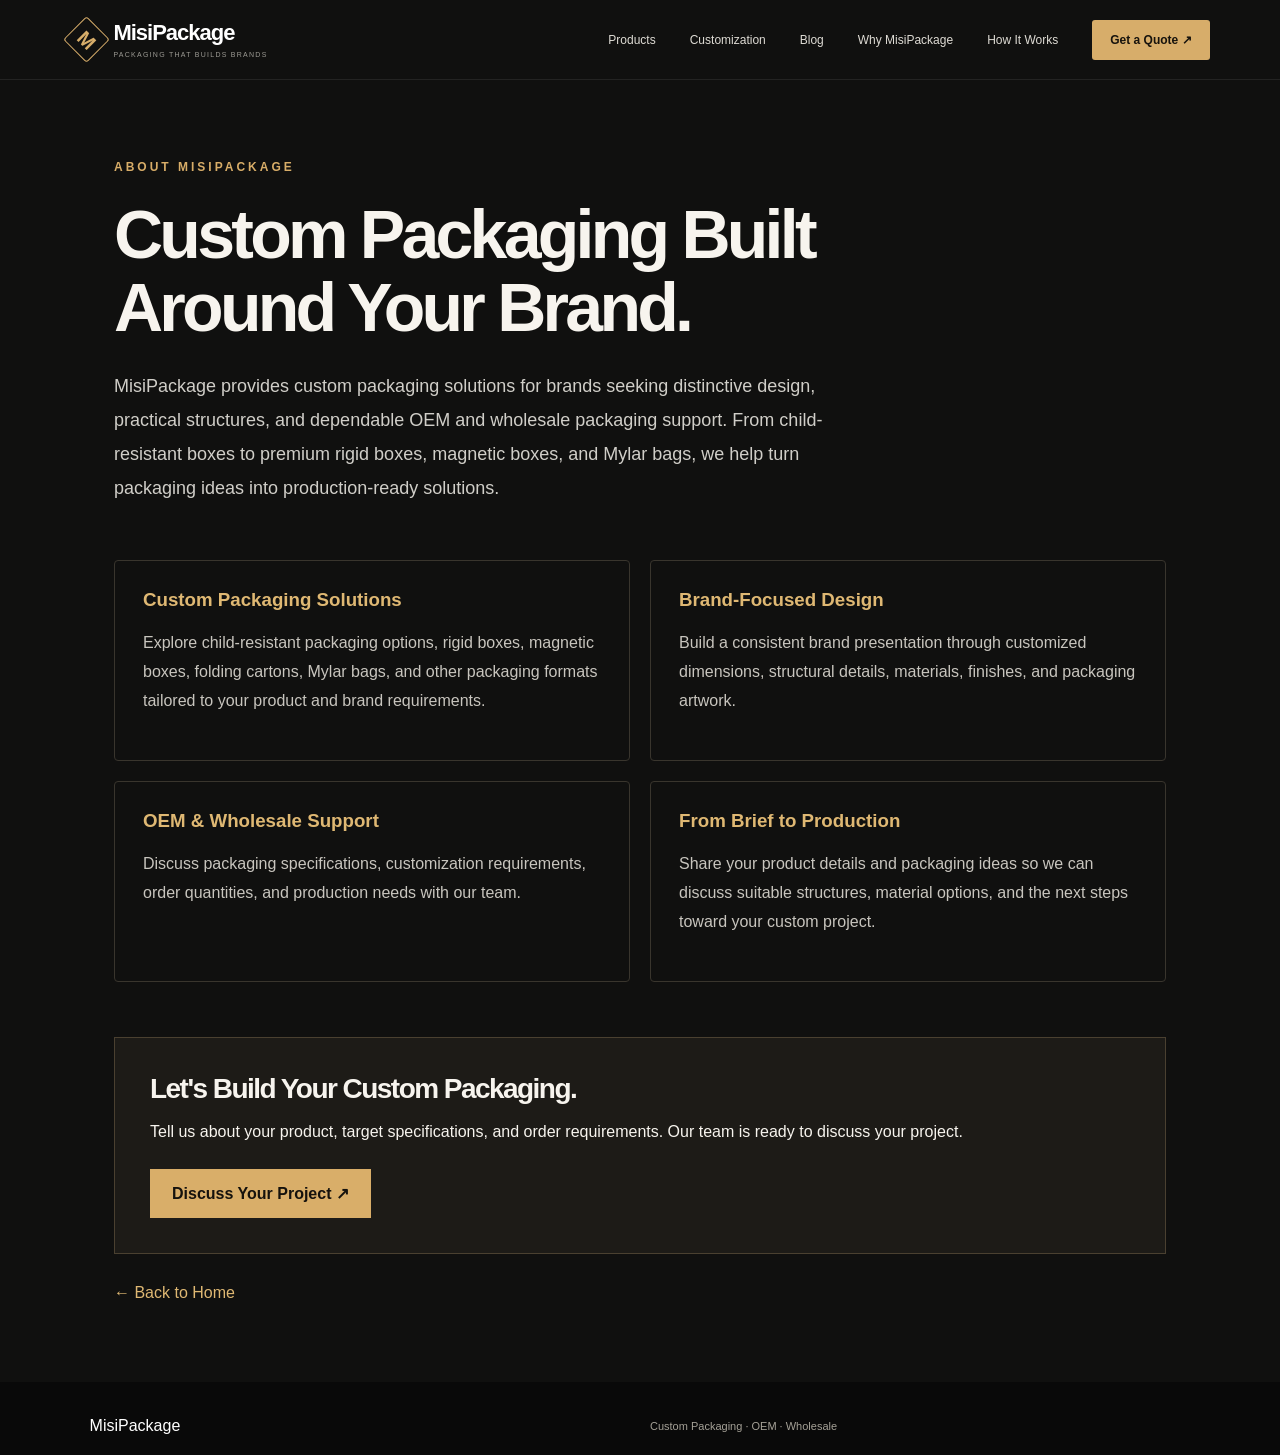
==== commit f9d82366: "fix: add Blog link to About page navigation" ====
--- a/about/index.html
+++ b/about/index.html
@@ -113,7 +113,7 @@
 </script>
 </head>
 <body>
-  <header class="site-header">
+  <header class="site-header has-blog-link">
     <a class="brand" href="/" aria-label="MisiPackage home">
       <span class="brand-mark">M</span>
       <span>MisiPackage<small>PACKAGING THAT BUILDS BRANDS</small></span>
@@ -122,6 +122,7 @@
     <nav class="nav-links" aria-label="Main navigation">
       <a href="/#products">Products</a>
       <a href="/#customization">Customization</a>
+      <a href="/blog/">Blog</a>
       <a href="/#why-us">Why MisiPackage</a>
       <a href="/#process">How It Works</a>
       <a class="nav-quote" href="https://wa.me/8615919957110?text=Hello%20Misipackage%2C%20I%20just%20viewed%20your%20website%20and%20would%20like%20to%20discuss%20a%20custom%20project.%20Can%20we%20chat%3F">Get a Quote ↗</a>
--- a/styles.css
+++ b/styles.css
@@ -1479,14 +1479,17 @@
   position: relative !important;
 }
 
-.detail-grid-with-images .detail-card-image img {
+/* Shared 4:3 image boxes for all product customization cards. */
+#custom-options .detail-grid-with-images .detail-card-image img {
   display: block !important;
   position: static !important;
   width: 100% !important;
   max-width: 100% !important;
-  height: 260px !important;
-  aspect-ratio: auto !important;
-  object-fit: cover !important;
+  height: auto !important;
+  aspect-ratio: 4 / 3 !important;
+  object-fit: contain !important;
+  object-position: center;
+  background: #f5f3ed;
   margin: 0 !important;
 }
 
@@ -1508,10 +1511,6 @@
 @media (max-width: 768px) {
   .detail-grid.detail-grid-with-images {
     grid-template-columns: 1fr !important;
-  }
-
-  .detail-grid-with-images .detail-card-image img {
-    height: 230px !important;
   }
 }
 
@@ -1551,3 +1550,40 @@
 @media (max-width: 720px) {
   .detail-related { padding: 28px 5%; }
 }
+
+/* Keep the expanded header navigation comfortable on narrow tablets. */
+@media (min-width: 901px) and (max-width: 1100px) {
+  .site-header.has-blog-link .nav-links {
+    gap: 17px;
+  }
+}
+@media (min-width: 721px) and (max-width: 900px) {
+  .site-header.has-blog-link .menu-toggle {
+    display: block;
+  }
+  .site-header.has-blog-link .nav-links {
+    display: none;
+    position: absolute;
+    top: 100%;
+    left: 0;
+    right: 0;
+    background: #10100f;
+    padding: 18px 4% 25px;
+    flex-direction: column;
+    align-items: stretch;
+    gap: 0;
+    border-top: 1px solid #333;
+  }
+  .site-header.has-blog-link .nav-links.open {
+    display: flex;
+  }
+  .site-header.has-blog-link .nav-links > a {
+    padding: 14px 0;
+    border-bottom: 1px solid #292824;
+  }
+  .site-header.has-blog-link .nav-links .nav-quote {
+    padding: 14px;
+    margin-top: 12px;
+    text-align: center;
+  }
+}
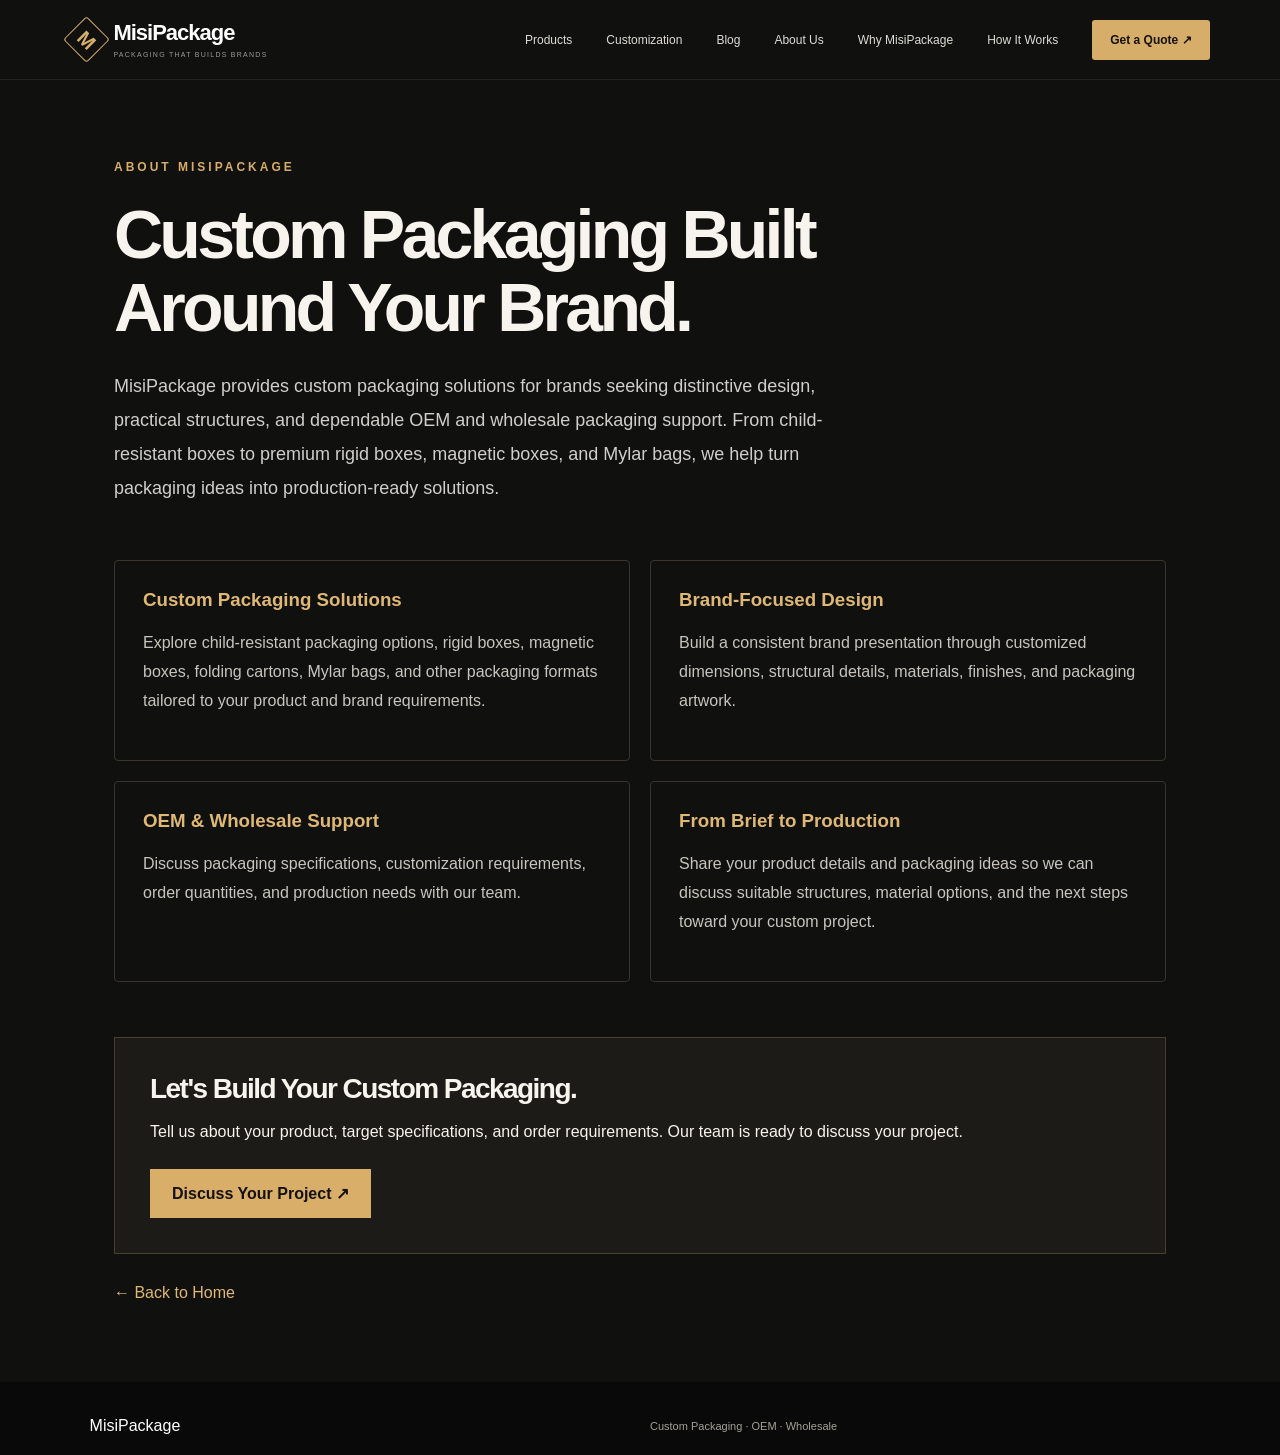
==== commit 70a82885: "fix: include About Us in About page navigation" ====
--- a/about/index.html
+++ b/about/index.html
@@ -123,6 +123,7 @@
       <a href="/#products">Products</a>
       <a href="/#customization">Customization</a>
       <a href="/blog/">Blog</a>
+      <a href="/about/" aria-current="page">About Us</a>
       <a href="/#why-us">Why MisiPackage</a>
       <a href="/#process">How It Works</a>
       <a class="nav-quote" href="https://wa.me/8615919957110?text=Hello%20Misipackage%2C%20I%20just%20viewed%20your%20website%20and%20would%20like%20to%20discuss%20a%20custom%20project.%20Can%20we%20chat%3F">Get a Quote ↗</a>
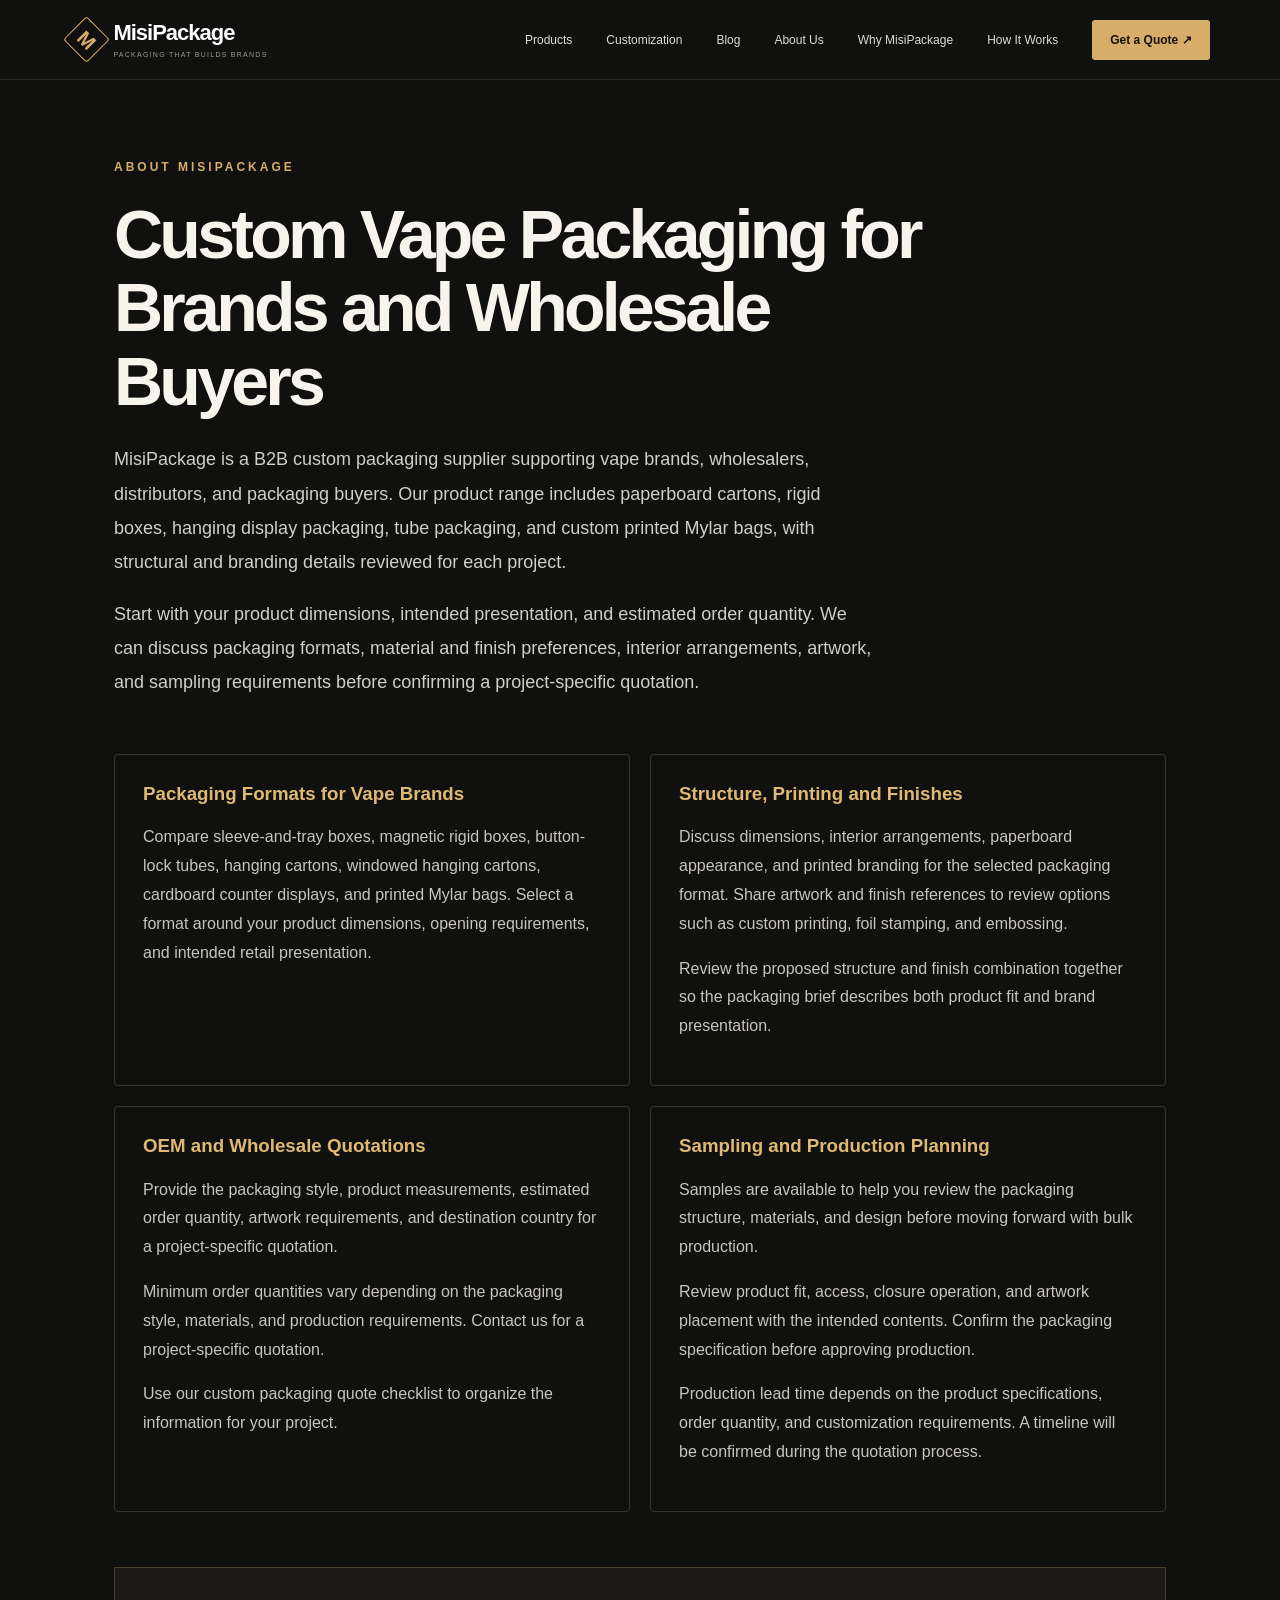
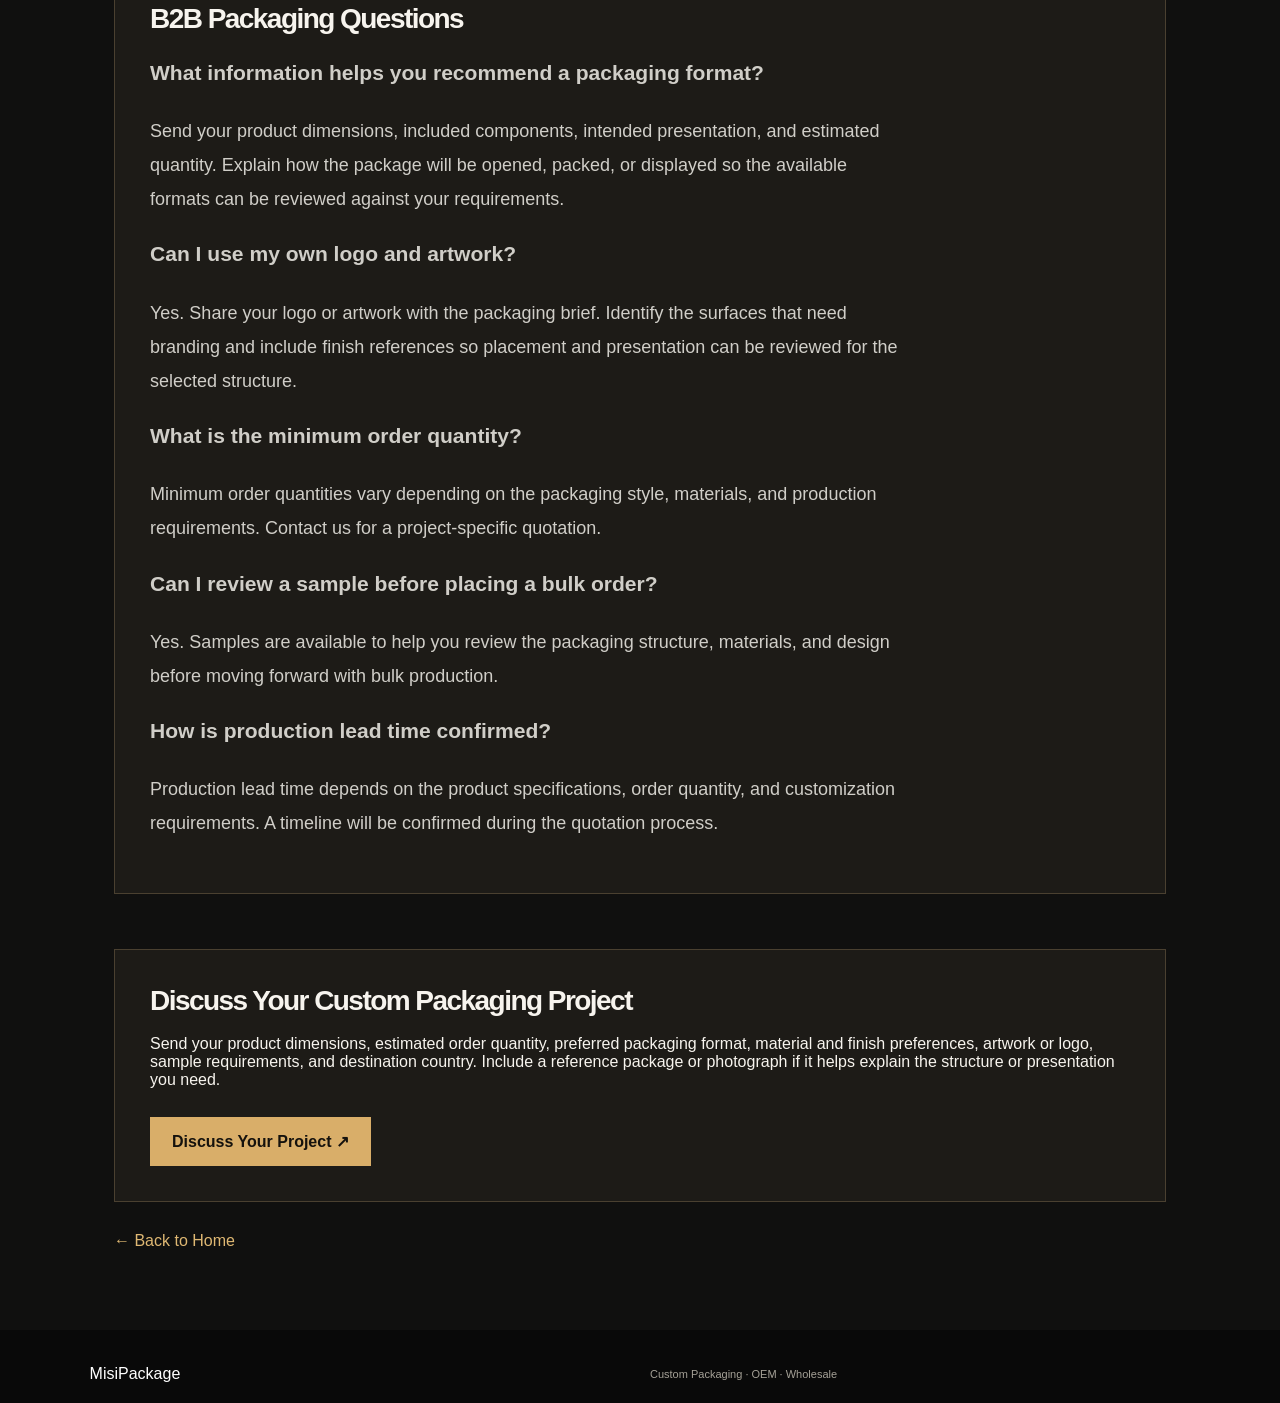
==== commit 1500ca18: "feat(seo): optimize about page for wholesale buyers" ====
--- a/about/index.html
+++ b/about/index.html
@@ -4,11 +4,11 @@
   <meta charset="UTF-8">
   <meta name="viewport" content="width=device-width, initial-scale=1">
   <title>About MisiPackage | Custom Vape Packaging Supplier</title>
-  <meta name="description" content="Learn about MisiPackage, a custom packaging supplier offering child-resistant boxes, rigid boxes, magnetic boxes, Mylar bags, and OEM and wholesale packaging solutions.">
+  <meta name="description" content="Meet MisiPackage, a B2B custom vape packaging supplier. Explore paperboard boxes, rigid boxes, hanging cartons, Mylar bags, samples and wholesale quotes.">
   <link rel="canonical" href="https://www.misipackage.com/about/">
   <meta property="og:type" content="website">
   <meta property="og:title" content="About MisiPackage | Custom Vape Packaging Supplier">
-  <meta property="og:description" content="Learn about MisiPackage, a custom packaging supplier offering child-resistant boxes, rigid boxes, magnetic boxes, Mylar bags, and OEM and wholesale packaging solutions.">
+  <meta property="og:description" content="Meet MisiPackage, a B2B custom vape packaging supplier. Explore paperboard boxes, rigid boxes, hanging cartons, Mylar bags, samples and wholesale quotes.">
   <meta property="og:url" content="https://www.misipackage.com/about/">
   <meta property="og:site_name" content="MisiPackage">
   <meta property="og:locale" content="en_US">
@@ -133,54 +133,130 @@
   <main class="about-page">
     <section class="about-wrap">
       <p class="about-eyebrow">ABOUT MISIPACKAGE</p>
-      <h1>Custom Packaging Built Around Your Brand.</h1>
+      <h1>Custom Vape Packaging for Brands and Wholesale Buyers</h1>
       <p class="about-intro">
-        MisiPackage provides custom packaging solutions for brands seeking
-        distinctive design, practical structures, and dependable OEM and
-        wholesale packaging support. From child-resistant boxes to premium
-        rigid boxes, magnetic boxes, and Mylar bags, we help turn packaging
-        ideas into production-ready solutions.
+        MisiPackage is a B2B custom packaging supplier supporting vape brands,
+        wholesalers, distributors, and packaging buyers. Our product range
+        includes paperboard cartons, rigid boxes, hanging display packaging,
+        tube packaging, and custom printed Mylar bags, with structural and
+        branding details reviewed for each project.
       </p>
+      <p class="about-intro">
+        Start with your product dimensions, intended presentation, and estimated
+        order quantity. We can discuss packaging formats, material and finish
+        preferences, interior arrangements, artwork, and sampling requirements
+        before confirming a project-specific quotation.
+      </p>
 
       <div class="about-grid">
         <article class="about-card">
-          <h2>Custom Packaging Solutions</h2>
-          <p>
-            Explore child-resistant packaging options, rigid boxes, magnetic
-            boxes, folding cartons, Mylar bags, and other packaging formats
-            tailored to your product and brand requirements.
-          </p>
-        </article>
-        <article class="about-card">
-          <h2>Brand-Focused Design</h2>
-          <p>
-            Build a consistent brand presentation through customized
-            dimensions, structural details, materials, finishes, and
-            packaging artwork.
-          </p>
-        </article>
-        <article class="about-card">
-          <h2>OEM & Wholesale Support</h2>
-          <p>
-            Discuss packaging specifications, customization requirements,
-            order quantities, and production needs with our team.
-          </p>
-        </article>
-        <article class="about-card">
-          <h2>From Brief to Production</h2>
-          <p>
-            Share your product details and packaging ideas so we can discuss
-            suitable structures, material options, and the next steps
-            toward your custom project.
+          <h2>Packaging Formats for Vape Brands</h2>
+          <p>
+            Compare <a href="/products/sliding-drawer-box/">sleeve-and-tray boxes</a>,
+            <a href="/products/magnetic-rigid-gift-box/">magnetic rigid boxes</a>,
+            <a href="/products/child-resistant-tube-box/">button-lock tubes</a>,
+            <a href="/products/hanging-vape-box/">hanging cartons</a>,
+            <a href="/products/windowed-hanging-vape-box/">windowed hanging cartons</a>,
+            <a href="/products/cardboard-display-box/">cardboard counter displays</a>,
+            and <a href="/products/custom-mylar-bags/">printed Mylar bags</a>.
+            Select a format around your product dimensions, opening requirements,
+            and intended retail presentation.
+          </p>
+        </article>
+        <article class="about-card">
+          <h2>Structure, Printing and Finishes</h2>
+          <p>
+            Discuss dimensions, interior arrangements, paperboard appearance,
+            and printed branding for the selected packaging format. Share artwork
+            and finish references to review options such as custom printing,
+            foil stamping, and embossing.
+          </p>
+          <p>
+            Review the proposed structure and finish combination together so the
+            packaging brief describes both product fit and brand presentation.
+          </p>
+        </article>
+        <article class="about-card">
+          <h2>OEM and Wholesale Quotations</h2>
+          <p>
+            Provide the packaging style, product measurements, estimated order
+            quantity, artwork requirements, and destination country for a
+            project-specific quotation.
+          </p>
+          <p>
+            Minimum order quantities vary depending on the packaging style,
+            materials, and production requirements. Contact us for a
+            project-specific quotation.
+          </p>
+          <p>
+            Use our <a href="/blog/custom-packaging-quote-checklist/">custom packaging quote checklist</a>
+            to organize the information for your project.
+          </p>
+        </article>
+        <article class="about-card">
+          <h2>Sampling and Production Planning</h2>
+          <p>
+            Samples are available to help you review the packaging structure,
+            materials, and design before moving forward with bulk production.
+          </p>
+          <p>
+            Review product fit, access, closure operation, and artwork placement
+            with the intended contents. Confirm the packaging specification
+            before approving production.
+          </p>
+          <p>
+            Production lead time depends on the product specifications, order
+            quantity, and customization requirements. A timeline will be
+            confirmed during the quotation process.
           </p>
         </article>
       </div>
 
+      <section class="about-cta" aria-labelledby="about-questions-heading">
+        <h2 id="about-questions-heading">B2B Packaging Questions</h2>
+        <div class="about-intro">
+          <h3>What information helps you recommend a packaging format?</h3>
+          <p>
+            Send your product dimensions, included components, intended
+            presentation, and estimated quantity. Explain how the package will
+            be opened, packed, or displayed so the available formats can be
+            reviewed against your requirements.
+          </p>
+          <h3>Can I use my own logo and artwork?</h3>
+          <p>
+            Yes. Share your logo or artwork with the packaging brief. Identify
+            the surfaces that need branding and include finish references so
+            placement and presentation can be reviewed for the selected structure.
+          </p>
+          <h3>What is the minimum order quantity?</h3>
+          <p>
+            Minimum order quantities vary depending on the packaging style,
+            materials, and production requirements. Contact us for a
+            project-specific quotation.
+          </p>
+          <h3>Can I review a sample before placing a bulk order?</h3>
+          <p>
+            Yes. Samples are available to help you review the packaging
+            structure, materials, and design before moving forward with
+            bulk production.
+          </p>
+          <h3>How is production lead time confirmed?</h3>
+          <p>
+            Production lead time depends on the product specifications, order
+            quantity, and customization requirements. A timeline will be
+            confirmed during the quotation process.
+          </p>
+        </div>
+      </section>
+
       <section class="about-cta">
-        <h2>Let's Build Your Custom Packaging.</h2>
+        <h2>Discuss Your Custom Packaging Project</h2>
         <p>
-          Tell us about your product, target specifications, and order
-          requirements. Our team is ready to discuss your project.
+          Send your product dimensions, estimated order quantity, preferred
+          packaging format, material and finish preferences, artwork or logo,
+          sample requirements, and destination country. Include a reference
+          package or photograph if it helps explain the structure or
+          presentation you need.
         </p>
         <a href="https://wa.me/8615919957110?text=Hello%20Misipackage%2C%20I%20just%20viewed%20your%20website%20and%20would%20like%20to%20discuss%20a%20custom%20project.%20Can%20we%20chat%3F">
           Discuss Your Project ↗
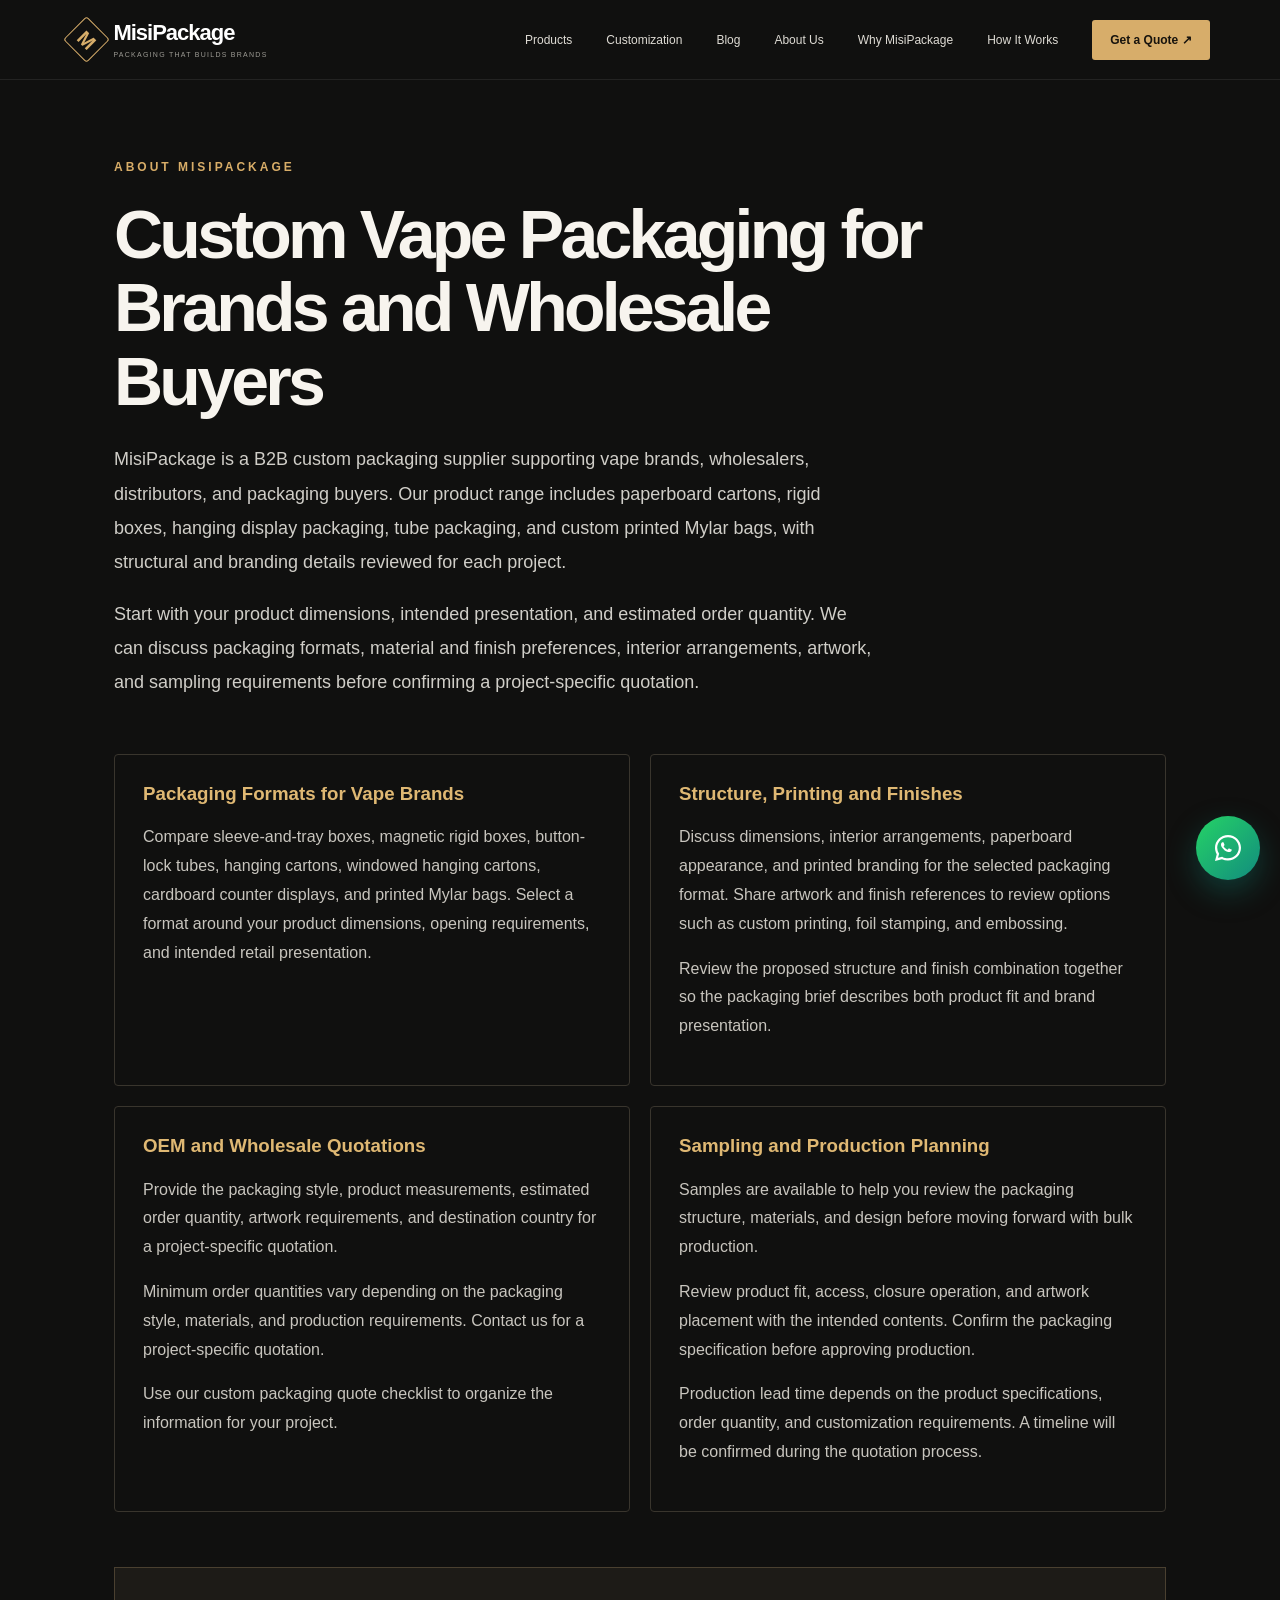
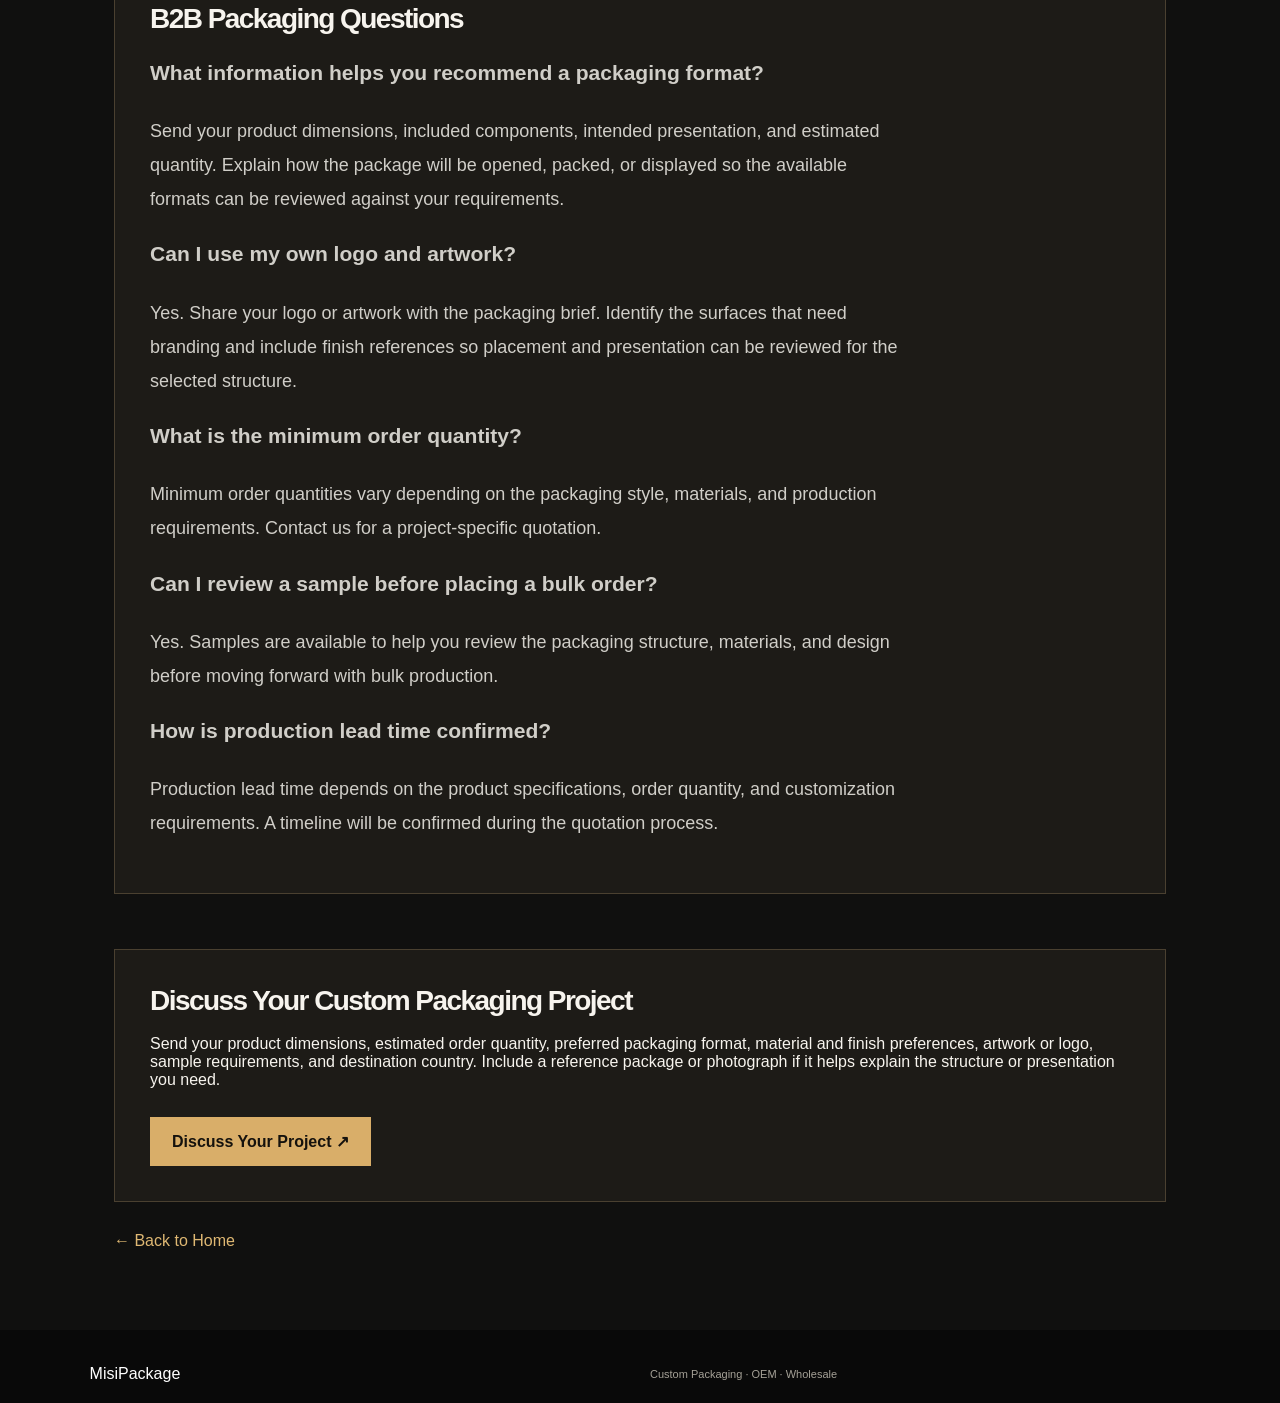
==== commit af731682: "feat(whatsapp): add persistent floating inquiry button across all pages" ====
--- a/about/index.html
+++ b/about/index.html
@@ -12,7 +12,7 @@
   <meta property="og:url" content="https://www.misipackage.com/about/">
   <meta property="og:site_name" content="MisiPackage">
   <meta property="og:locale" content="en_US">
-  <meta property="og:image" content="https://www.misipackage.com/assets/misipackage-home-hero-1024.webp">
+  <meta property="og:image" content="https://www.misipackage.com/assets/misipackage-home-hero-optimized-1024.webp">
   <meta property="og:image:type" content="image/webp">
   <meta property="og:image:width" content="1024">
   <meta property="og:image:height" content="768">
@@ -271,6 +271,21 @@
     <a href="/">MisiPackage</a>
     <p>Custom Packaging · OEM · Wholesale</p>
   </footer>
+  <a
+  class="whatsapp-float"
+  href="https://wa.me/8615919957110?text=Hello%20Misipackage%2C%20I%20just%20viewed%20your%20website%20and%20would%20like%20to%20discuss%20a%20custom%20project.%20Can%20we%20chat%3F"
+  target="_blank"
+  rel="noopener noreferrer"
+  aria-label="Chat with Misipackage on WhatsApp"
+  title="Chat with Misipackage on WhatsApp"
+>
+  <span class="whatsapp-float__icon">
+    <svg viewBox="0 0 32 32" aria-hidden="true">
+      <path fill="currentColor" d="M19.11 17.27c-.27-.14-1.58-.78-1.82-.87-.24-.09-.41-.14-.58.14-.17.27-.67.87-.82 1.05-.15.18-.31.21-.58.07-.27-.14-1.12-.41-2.13-1.31-.79-.7-1.32-1.57-1.47-1.84-.15-.27-.02-.41.11-.55.12-.12.27-.31.41-.46.14-.15.18-.27.27-.45.09-.18.05-.34-.02-.48-.07-.14-.58-1.4-.79-1.92-.21-.5-.43-.43-.58-.43h-.5c-.18 0-.46.07-.7.34-.24.27-.92.9-.92 2.19 0 1.29.94 2.53 1.07 2.7.14.18 1.85 2.82 4.49 3.95.63.27 1.13.43 1.51.55.63.2 1.21.17 1.66.1.51-.08 1.58-.65 1.8-1.27.22-.62.22-1.15.15-1.27-.06-.12-.23-.19-.5-.33z"/>
+      <path fill="currentColor" d="M16 3C8.83 3 3 8.73 3 15.8c0 2.28.6 4.5 1.74 6.45L3 29l6.96-1.8A13.1 13.1 0 0 0 16 28.6c7.17 0 13-5.73 13-12.8C29 8.73 23.17 3 16 3zm0 23.34c-1.92 0-3.8-.5-5.45-1.46l-.39-.23-4.13 1.07 1.1-4.02-.25-.41A10.94 10.94 0 0 1 5.2 15.8C5.2 9.94 10.03 5.2 16 5.2S26.8 9.94 26.8 15.8 21.97 26.34 16 26.34z"/>
+    </svg>
+  </span>
+</a>
   <script src="/script.js"></script>
 </body>
 </html>
--- a/styles.css
+++ b/styles.css
@@ -62,7 +62,7 @@
 
 .whatsapp-float {
   position: fixed;
-  left: 20px;
+  right: 20px;
   bottom: 20px;
   width: 64px;
   height: 64px;
@@ -99,10 +99,10 @@
 
 @media (max-width: 768px) {
   .whatsapp-float {
-    left: 16px;
-    bottom: 16px;
-    width: 58px;
-    height: 58px;
+    right: calc(16px + env(safe-area-inset-right, 0px));
+    bottom: calc(16px + env(safe-area-inset-bottom, 0px));
+    width: 52px;
+    height: 52px;
   }
 
   .whatsapp-float__icon svg {
